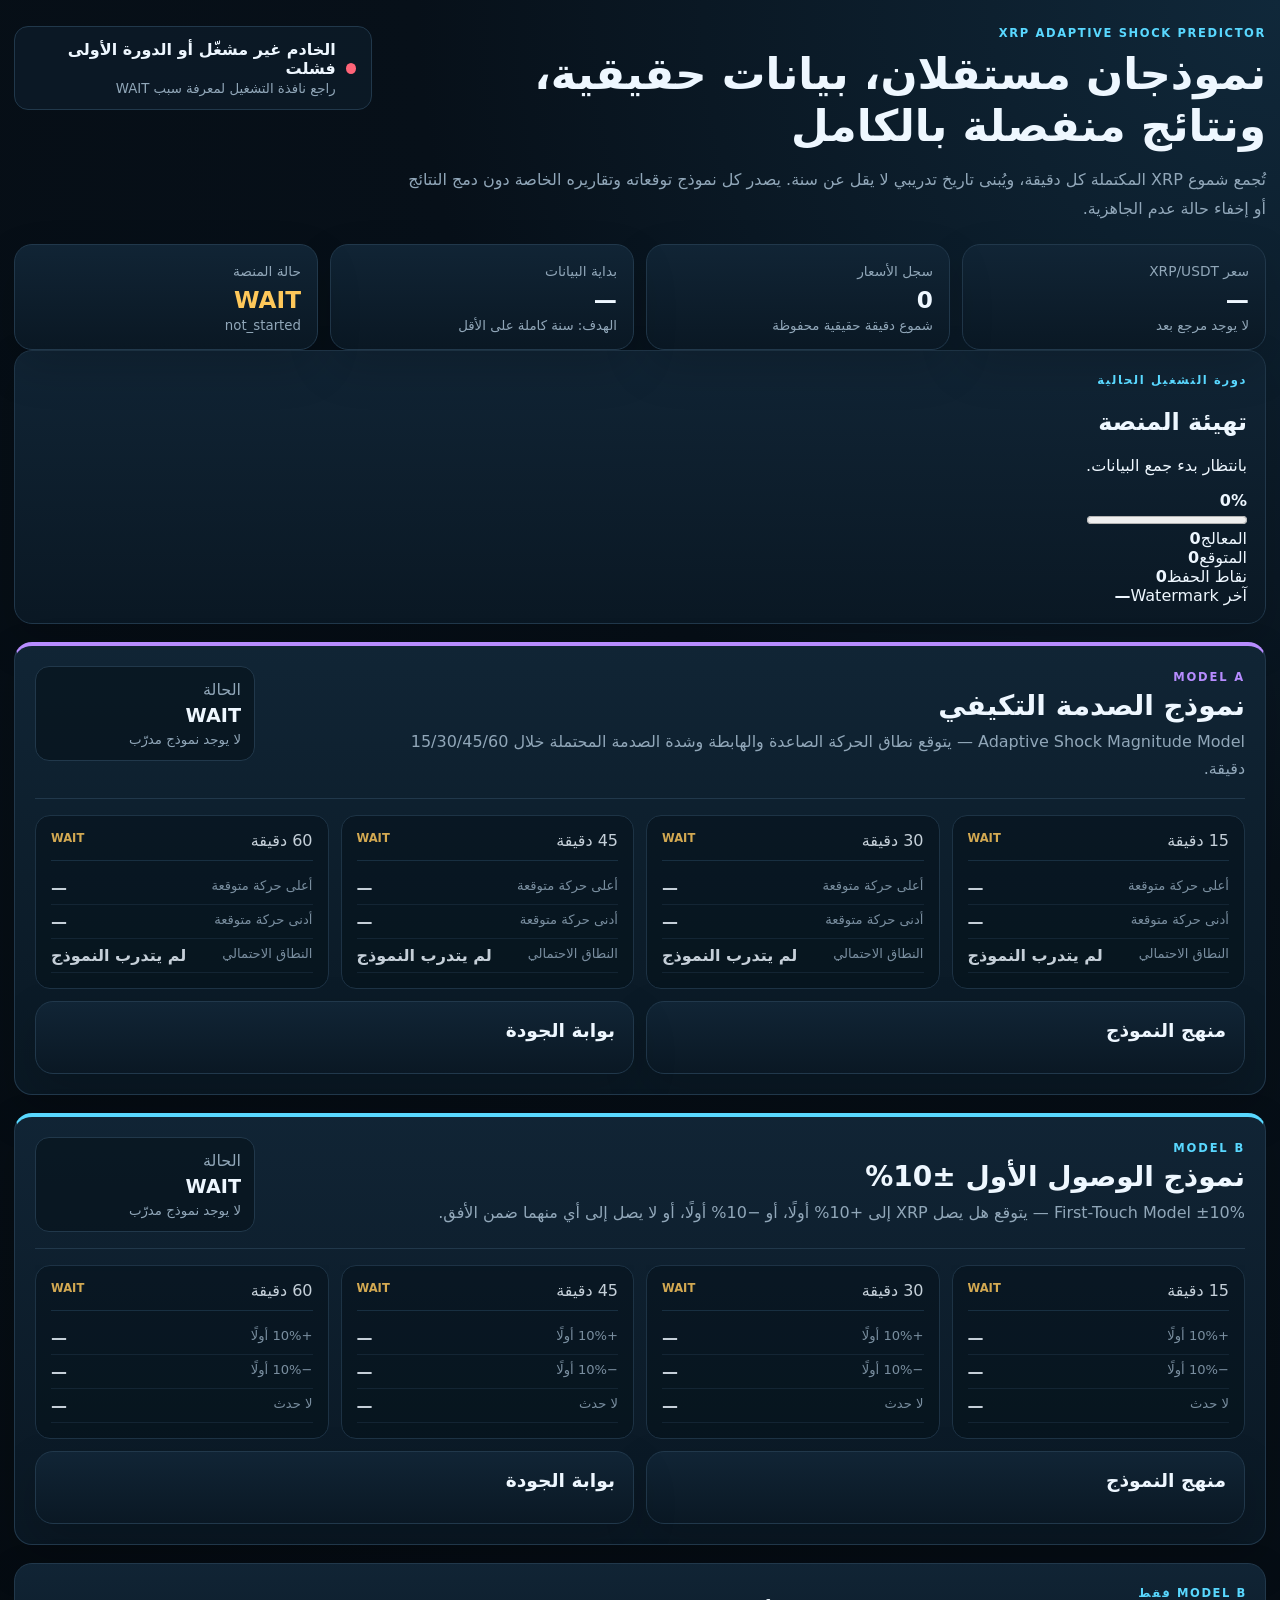
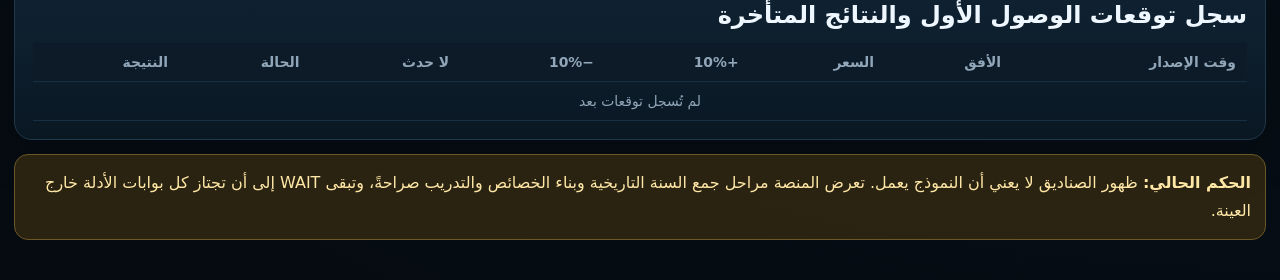
==== index.html @ c0d94bdd "ui: add visible bootstrap and lifecycle progress" ====
<!doctype html>
<html lang="ar" dir="rtl">
<head>
  <meta charset="utf-8" />
  <meta name="viewport" content="width=device-width,initial-scale=1" />
  <meta name="description" content="XASP — منصّة بحثية تفصل نموذج الصدمة عن نموذج الوصول الأول ±10%." />
  <title>XASP — Dual Model Research Platform</title>
  <link rel="stylesheet" href="styles.css" />
</head>
<body>
  <main class="shell">
    <header class="hero">
      <div>
        <p class="eyebrow">XRP ADAPTIVE SHOCK PREDICTOR</p>
        <h1>نموذجان مستقلان، بيانات حقيقية، ونتائج منفصلة بالكامل</h1>
        <p class="subtitle">تُجمع شموع XRP المكتملة كل دقيقة، ويُبنى تاريخ تدريبي لا يقل عن سنة. يصدر كل نموذج توقعاته وتقاريره الخاصة دون دمج النتائج أو إخفاء حالة عدم الجاهزية.</p>
      </div>
      <div class="connection-card">
        <span id="connectionDot" class="dot pending"></span>
        <div><strong id="connectionStatus">جاري الاتصال…</strong><small id="lastTick">لا توجد بيانات بعد</small></div>
      </div>
    </header>

    <section class="status-grid">
      <article class="metric-card"><span>سعر XRP/USDT</span><strong id="xrpPrice">—</strong><small id="xrpReference">لا يوجد مرجع بعد</small></article>
      <article class="metric-card"><span>سجل الأسعار</span><strong id="priceRows">0</strong><small>شموع دقيقة حقيقية محفوظة</small></article>
      <article class="metric-card"><span>بداية البيانات</span><strong id="dataStart">—</strong><small>الهدف: سنة كاملة على الأقل</small></article>
      <article class="metric-card"><span>حالة المنصة</span><strong id="platformState" class="wait">WAIT</strong><small id="platformReason">not_started</small></article>
    </section>

    <section class="panel lifecycle-panel" aria-labelledby="lifecycleTitle">
      <div class="lifecycle-heading">
        <div>
          <span class="section-kicker">دورة التشغيل الحالية</span>
          <h2 id="lifecycleTitle">تهيئة المنصة</h2>
          <p id="lifecycleMessage">بانتظار بدء جمع البيانات.</p>
        </div>
        <strong id="lifecyclePercent">0%</strong>
      </div>
      <progress id="lifecycleProgress" max="100" value="0">0%</progress>
      <div class="lifecycle-stats">
        <div><span>المعالج</span><strong id="processedRows">0</strong></div>
        <div><span>المتوقع</span><strong id="expectedRows">0</strong></div>
        <div><span>نقاط الحفظ</span><strong id="checkpointWrites">0</strong></div>
        <div><span>آخر Watermark</span><strong id="currentWatermark">—</strong></div>
      </div>
    </section>

    <section class="model-section shock-section">
      <div class="model-header">
        <div><span class="model-number">MODEL A</span><h2>نموذج الصدمة التكيفي</h2><p>Adaptive Shock Magnitude Model — يتوقع نطاق الحركة الصاعدة والهابطة وشدة الصدمة المحتملة خلال 15/30/45/60 دقيقة.</p></div>
        <div class="model-state"><span>الحالة</span><strong id="shockState">WAIT</strong><small id="shockVersion">لا يوجد نموذج مدرّب</small></div>
      </div>
      <div id="shockHorizonGrid" class="horizon-card-grid"></div>
      <div class="model-footer-grid">
        <article class="panel"><h3>منهج النموذج</h3><div id="shockMethod" class="factor-list"></div></article>
        <article class="panel"><h3>بوابة الجودة</h3><div id="shockGate" class="factor-list"></div></article>
      </div>
    </section>

    <section class="model-section touch-section">
      <div class="model-header">
        <div><span class="model-number">MODEL B</span><h2>نموذج الوصول الأول ±10%</h2><p>±10% First-Touch Model — يتوقع هل يصل XRP إلى +10% أولًا، أو −10% أولًا، أو لا يصل إلى أي منهما ضمن الأفق.</p></div>
        <div class="model-state"><span>الحالة</span><strong id="touchState">WAIT</strong><small id="touchVersion">لا يوجد نموذج مدرّب</small></div>
      </div>
      <div id="touchHorizonGrid" class="horizon-card-grid"></div>
      <div class="model-footer-grid">
        <article class="panel"><h3>منهج النموذج</h3><div id="touchMethod" class="factor-list"></div></article>
        <article class="panel"><h3>بوابة الجودة</h3><div id="touchGate" class="factor-list"></div></article>
      </div>
    </section>

    <section class="panel ledger-panel">
      <div class="panel-heading compact"><div><span class="section-kicker">MODEL B فقط</span><h2>سجل توقعات الوصول الأول والنتائج المتأخرة</h2></div></div>
      <div class="table-wrap"><table><thead><tr><th>وقت الإصدار</th><th>الأفق</th><th>السعر</th><th>+10%</th><th>−10%</th><th>لا حدث</th><th>الحالة</th><th>النتيجة</th></tr></thead><tbody id="ledgerBody"><tr><td colspan="8" class="empty">لم تُسجل توقعات بعد</td></tr></tbody></table></div>
    </section>

    <section class="governance-note"><strong>الحكم الحالي:</strong> ظهور الصناديق لا يعني أن النموذج يعمل. تعرض المنصة مراحل جمع السنة التاريخية وبناء الخصائص والتدريب صراحةً، وتبقى WAIT إلى أن تجتاز كل بوابات الأدلة خارج العينة.</section>
  </main>
  <script type="module" src="app.js"></script>
</body>
</html>
---- styles.css ----
:root{--bg:#071019;--panel:#0d1b28;--panel2:#112536;--line:#21384b;--text:#eef7ff;--muted:#91a7b9;--green:#24d18b;--red:#ff6478;--amber:#ffc85a;--blue:#57a7ff;--cyan:#59d8ff;--purple:#b78cff}*{box-sizing:border-box}body{margin:0;background:radial-gradient(circle at top right,#10283a 0,#071019 38%,#050b11 100%);color:var(--text);font-family:Inter,system-ui,-apple-system,"Segoe UI",Tahoma,Arial,sans-serif;min-height:100vh}.shell{width:min(1380px,calc(100% - 28px));margin:auto;padding:26px 0 40px}.hero{display:flex;align-items:flex-start;justify-content:space-between;gap:24px;margin-bottom:20px}.eyebrow,.section-kicker{letter-spacing:.14em;color:var(--cyan);font-size:.72rem;font-weight:800;margin:0 0 8px}.hero h1{font-size:clamp(1.75rem,3.4vw,3.15rem);line-height:1.2;max-width:920px;margin:0}.subtitle{color:var(--muted);max-width:900px;line-height:1.8;margin:14px 0 0}.connection-card{min-width:230px;display:flex;align-items:center;gap:10px;background:rgba(13,27,40,.84);border:1px solid var(--line);padding:13px 15px;border-radius:14px}.connection-card small{display:block;color:var(--muted);margin-top:3px}.dot{width:11px;height:11px;border-radius:50%;display:inline-block}.dot.pending{background:var(--amber)}.dot.live{background:var(--green)}.dot.error{background:var(--red)}.status-grid{display:grid;grid-template-columns:repeat(4,minmax(0,1fr));gap:12px}.metric-card,.panel,.model-section{background:linear-gradient(180deg,rgba(17,37,54,.96),rgba(10,24,36,.96));border:1px solid var(--line);border-radius:18px;box-shadow:0 18px 45px rgba(0,0,0,.16)}.metric-card{padding:16px}.metric-card span{color:var(--muted);font-size:.86rem}.metric-card strong{display:block;font-size:1.45rem;margin-top:6px;direction:ltr;text-align:right}.metric-card small{display:block;color:var(--muted);margin-top:5px}.wait{color:var(--amber)!important}.model-section{margin-top:18px;padding:20px;overflow:hidden}.shock-section{border-top:4px solid var(--purple)}.touch-section{border-top:4px solid var(--cyan)}.model-header{display:flex;justify-content:space-between;gap:24px;align-items:flex-start;padding-bottom:16px;border-bottom:1px solid var(--line)}.model-header h2{font-size:1.75rem;margin:4px 0 6px}.model-header p{color:var(--muted);line-height:1.7;margin:0;max-width:850px}.model-number{font-size:.72rem;font-weight:900;letter-spacing:.16em;color:var(--cyan)}.shock-section .model-number{color:var(--purple)}.model-state{min-width:220px;padding:13px;border-radius:14px;background:rgba(5,15,23,.55);border:1px solid var(--line)}.model-state span,.model-state small{display:block;color:var(--muted)}.model-state strong{display:block;margin:5px 0;font-size:1.2rem}.horizon-card-grid{display:grid;grid-template-columns:repeat(4,minmax(0,1fr));gap:12px;margin-top:16px}.horizon-model-card{padding:15px;border:1px solid var(--line);border-radius:15px;background:rgba(5,15,23,.55)}.shock-card{box-shadow:inset 0 2px 0 rgba(183,140,255,.45)}.touch-card{box-shadow:inset 0 2px 0 rgba(89,216,255,.45)}.wait-card{opacity:.82}.horizon-model-card header{display:flex;justify-content:space-between;gap:10px;padding-bottom:10px;border-bottom:1px solid #1b3346}.horizon-model-card header strong{font-size:.72rem;color:var(--amber)}.horizon-model-card dl{margin:10px 0 0}.horizon-model-card dl div{display:flex;justify-content:space-between;gap:12px;padding:7px 0;border-bottom:1px solid rgba(33,56,75,.55)}.horizon-model-card dt{color:var(--muted);font-size:.82rem}.horizon-model-card dd{margin:0;font-weight:700;text-align:left;direction:ltr}.positive{color:var(--green)}.negative{color:var(--red)}.model-footer-grid{display:grid;grid-template-columns:1fr 1fr;gap:12px;margin-top:12px}.panel{padding:18px}.panel h3{margin:0}.factor-list{display:grid;gap:9px;margin-top:14px}.factor{display:grid;grid-template-columns:1fr auto;gap:12px;align-items:center;padding:10px 12px;border:1px solid #1c3447;border-radius:12px;background:rgba(5,14,21,.45)}.factor span{color:var(--muted)}.factor strong{font-size:.88rem;text-align:left;max-width:520px}.ledger-panel{margin-top:18px}.panel-heading{display:flex;justify-content:space-between;align-items:center;gap:16px}.panel-heading h2{margin:0}.table-wrap{overflow:auto;margin-top:14px;max-height:420px}table{width:100%;border-collapse:collapse;white-space:nowrap;font-size:.87rem}th,td{text-align:right;padding:11px;border-bottom:1px solid #183044}th{color:var(--muted);position:sticky;top:0;background:#0d1b28}.empty{text-align:center;color:var(--muted)}.governance-note{margin-top:14px;border:1px solid #6c5826;background:rgba(57,45,18,.72);color:#ffe7a6;border-radius:14px;padding:14px;line-height:1.75}@media(max-width:1100px){.horizon-card-grid{grid-template-columns:repeat(2,1fr)}}@media(max-width:900px){.hero,.model-header{flex-direction:column}.connection-card,.model-state{width:100%;min-width:0}.status-grid,.model-footer-grid{grid-template-columns:repeat(2,1fr)}}@media(max-width:620px){.shell{width:min(100% - 18px,1380px)}.status-grid,.model-footer-grid,.horizon-card-grid{grid-template-columns:1fr}.hero h1{font-size:1.8rem}.metric-card strong{font-size:1.3rem}}
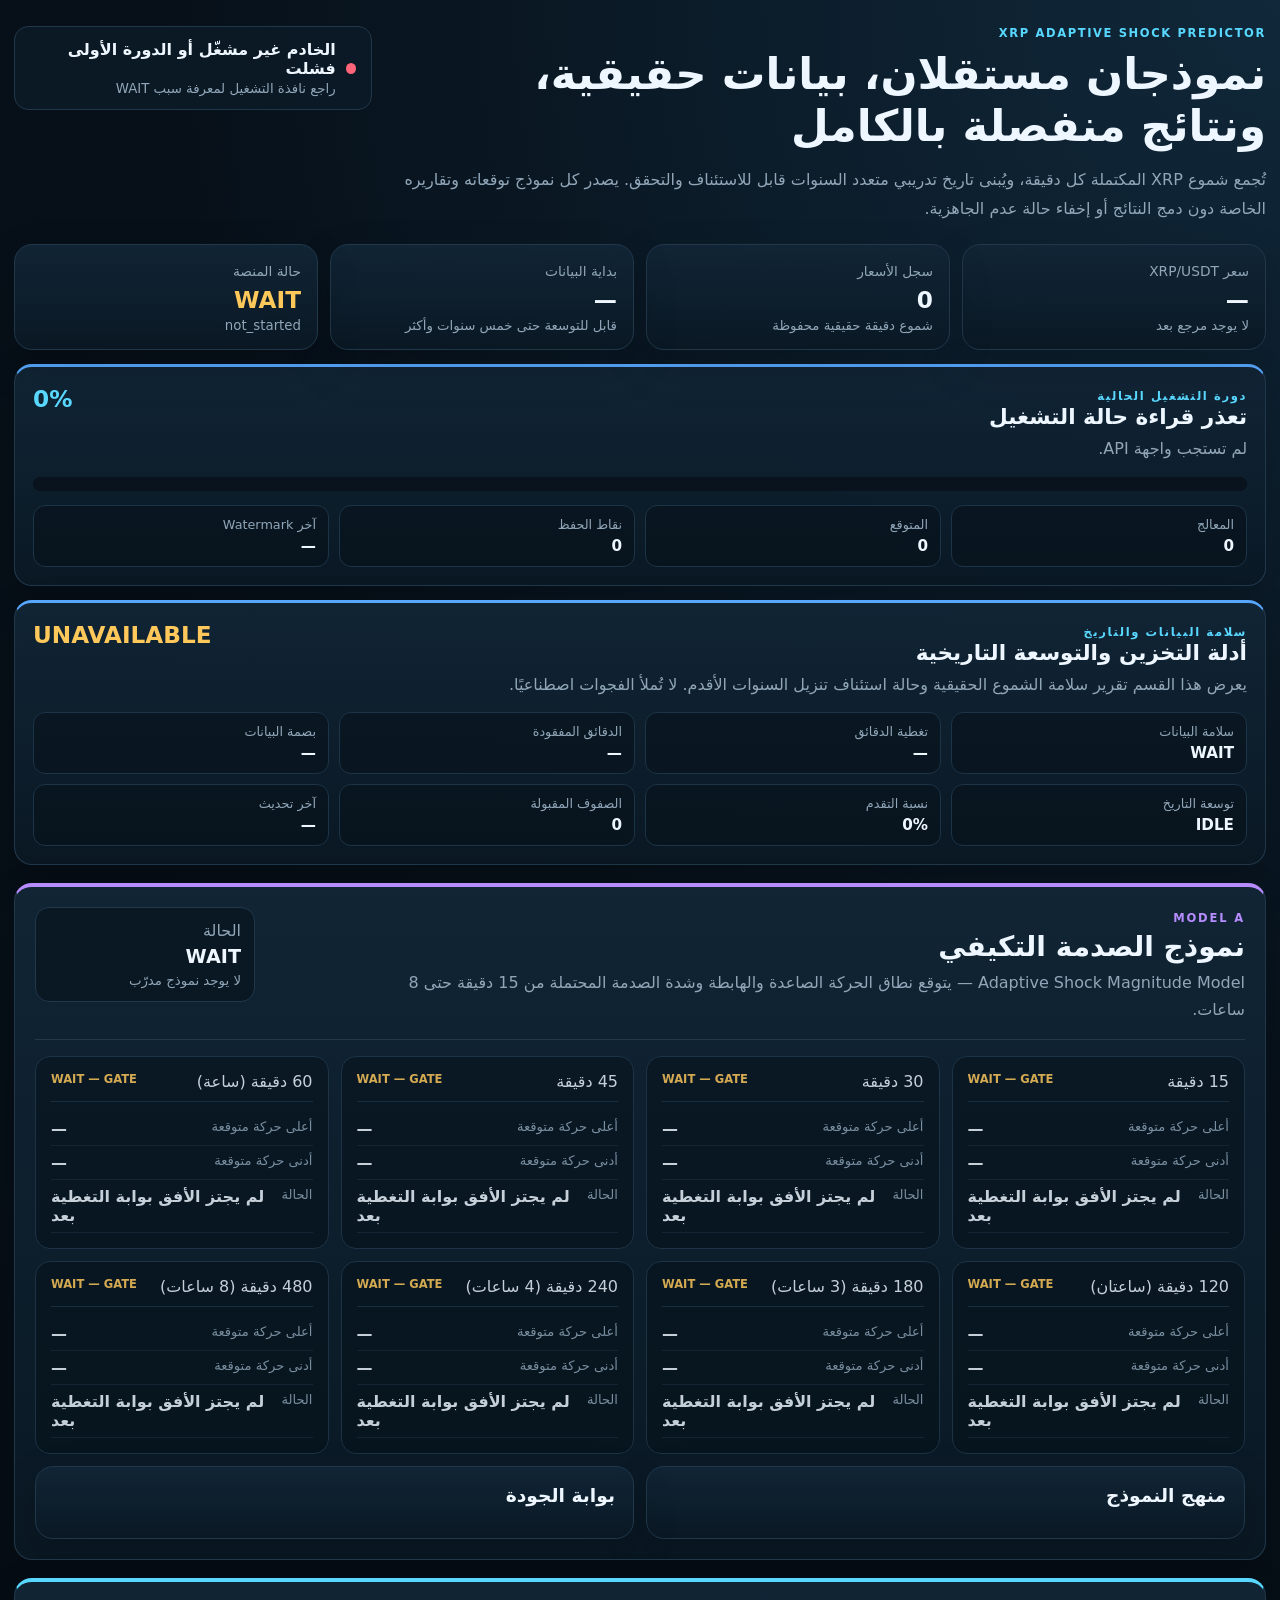
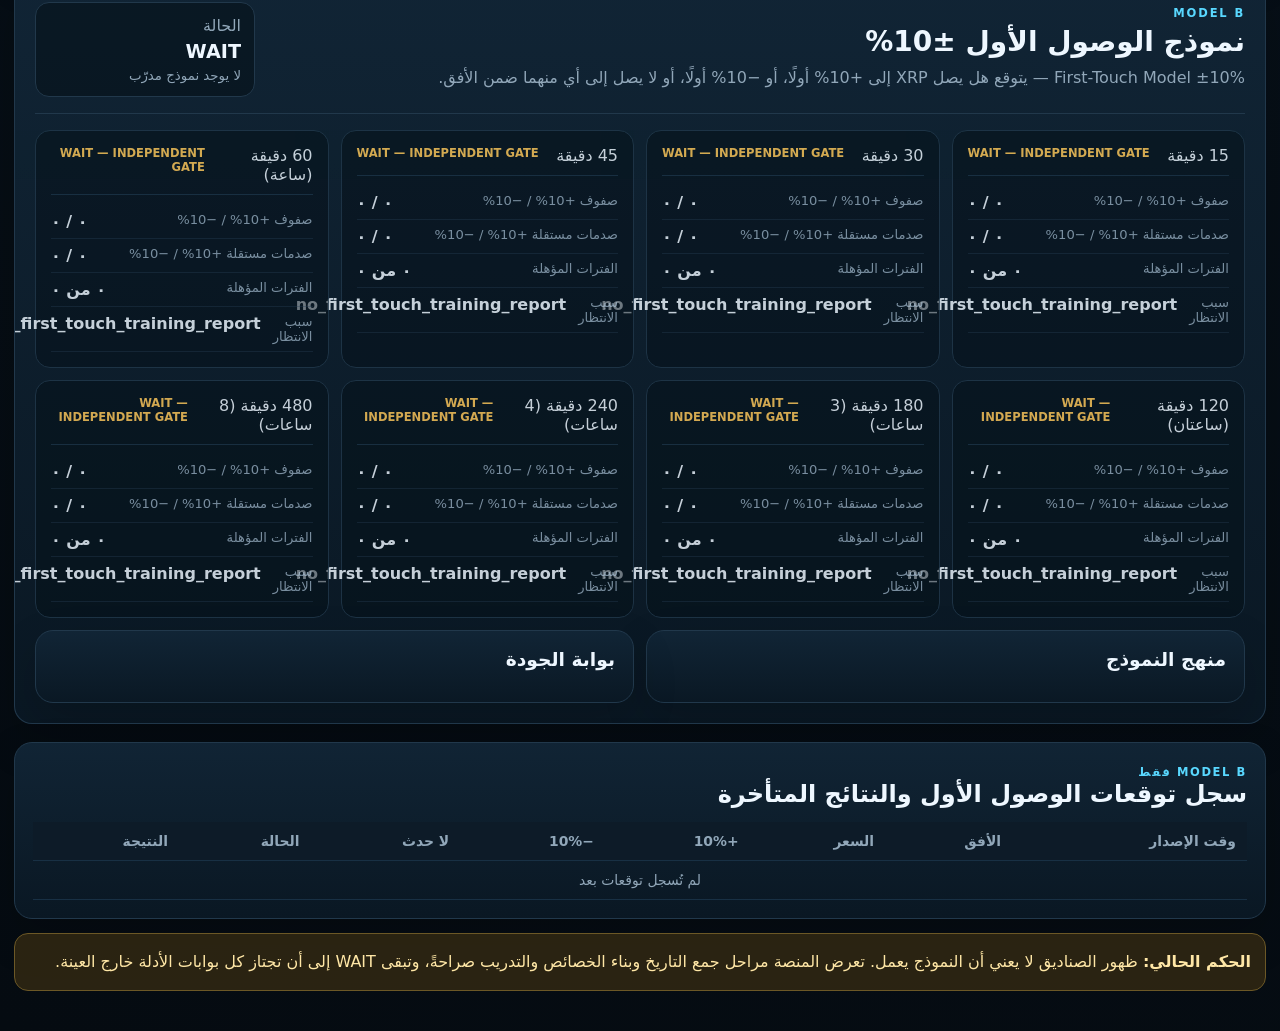
==== commit e9bcc529: "ui: add visible data governance evidence panel" ====
--- a/index.html
+++ b/index.html
@@ -13,7 +13,7 @@
       <div>
         <p class="eyebrow">XRP ADAPTIVE SHOCK PREDICTOR</p>
         <h1>نموذجان مستقلان، بيانات حقيقية، ونتائج منفصلة بالكامل</h1>
-        <p class="subtitle">تُجمع شموع XRP المكتملة كل دقيقة، ويُبنى تاريخ تدريبي لا يقل عن سنة. يصدر كل نموذج توقعاته وتقاريره الخاصة دون دمج النتائج أو إخفاء حالة عدم الجاهزية.</p>
+        <p class="subtitle">تُجمع شموع XRP المكتملة كل دقيقة، ويُبنى تاريخ تدريبي متعدد السنوات قابل للاستئناف والتحقق. يصدر كل نموذج توقعاته وتقاريره الخاصة دون دمج النتائج أو إخفاء حالة عدم الجاهزية.</p>
       </div>
       <div class="connection-card">
         <span id="connectionDot" class="dot pending"></span>
@@ -24,7 +24,7 @@
     <section class="status-grid">
       <article class="metric-card"><span>سعر XRP/USDT</span><strong id="xrpPrice">—</strong><small id="xrpReference">لا يوجد مرجع بعد</small></article>
       <article class="metric-card"><span>سجل الأسعار</span><strong id="priceRows">0</strong><small>شموع دقيقة حقيقية محفوظة</small></article>
-      <article class="metric-card"><span>بداية البيانات</span><strong id="dataStart">—</strong><small>الهدف: سنة كاملة على الأقل</small></article>
+      <article class="metric-card"><span>بداية البيانات</span><strong id="dataStart">—</strong><small>قابل للتوسعة حتى خمس سنوات وأكثر</small></article>
       <article class="metric-card"><span>حالة المنصة</span><strong id="platformState" class="wait">WAIT</strong><small id="platformReason">not_started</small></article>
     </section>
 
@@ -46,9 +46,30 @@
       </div>
     </section>
 
+    <section class="panel lifecycle-panel" aria-labelledby="governanceTitle">
+      <div class="lifecycle-heading">
+        <div>
+          <span class="section-kicker">سلامة البيانات والتاريخ</span>
+          <h2 id="governanceTitle">أدلة التخزين والتوسعة التاريخية</h2>
+          <p>يعرض هذا القسم تقرير سلامة الشموع الحقيقية وحالة استئناف تنزيل السنوات الأقدم. لا تُملأ الفجوات اصطناعيًا.</p>
+        </div>
+        <strong id="governanceState">WAIT</strong>
+      </div>
+      <div class="lifecycle-stats">
+        <div><span>سلامة البيانات</span><strong id="integrityStatus">WAIT</strong></div>
+        <div><span>تغطية الدقائق</span><strong id="integrityCoverage">—</strong></div>
+        <div><span>الدقائق المفقودة</span><strong id="integrityMissing">—</strong></div>
+        <div><span>بصمة البيانات</span><strong id="integrityFingerprint">—</strong></div>
+        <div><span>توسعة التاريخ</span><strong id="historyExpansionStatus">IDLE</strong></div>
+        <div><span>نسبة التقدم</span><strong id="historyExpansionProgress">0%</strong></div>
+        <div><span>الصفوف المقبولة</span><strong id="historyExpansionRows">0</strong></div>
+        <div><span>آخر تحديث</span><strong id="historyExpansionUpdated">—</strong></div>
+      </div>
+    </section>
+
     <section class="model-section shock-section">
       <div class="model-header">
-        <div><span class="model-number">MODEL A</span><h2>نموذج الصدمة التكيفي</h2><p>Adaptive Shock Magnitude Model — يتوقع نطاق الحركة الصاعدة والهابطة وشدة الصدمة المحتملة خلال 15/30/45/60 دقيقة.</p></div>
+        <div><span class="model-number">MODEL A</span><h2>نموذج الصدمة التكيفي</h2><p>Adaptive Shock Magnitude Model — يتوقع نطاق الحركة الصاعدة والهابطة وشدة الصدمة المحتملة من 15 دقيقة حتى 8 ساعات.</p></div>
         <div class="model-state"><span>الحالة</span><strong id="shockState">WAIT</strong><small id="shockVersion">لا يوجد نموذج مدرّب</small></div>
       </div>
       <div id="shockHorizonGrid" class="horizon-card-grid"></div>
@@ -75,8 +96,9 @@
       <div class="table-wrap"><table><thead><tr><th>وقت الإصدار</th><th>الأفق</th><th>السعر</th><th>+10%</th><th>−10%</th><th>لا حدث</th><th>الحالة</th><th>النتيجة</th></tr></thead><tbody id="ledgerBody"><tr><td colspan="8" class="empty">لم تُسجل توقعات بعد</td></tr></tbody></table></div>
     </section>
 
-    <section class="governance-note"><strong>الحكم الحالي:</strong> ظهور الصناديق لا يعني أن النموذج يعمل. تعرض المنصة مراحل جمع السنة التاريخية وبناء الخصائص والتدريب صراحةً، وتبقى WAIT إلى أن تجتاز كل بوابات الأدلة خارج العينة.</section>
+    <section class="governance-note"><strong>الحكم الحالي:</strong> ظهور الصناديق لا يعني أن النموذج يعمل. تعرض المنصة مراحل جمع التاريخ وبناء الخصائص والتدريب صراحةً، وتبقى WAIT إلى أن تجتاز كل بوابات الأدلة خارج العينة.</section>
   </main>
   <script type="module" src="app.js"></script>
+  <script type="module" src="governance.js"></script>
 </body>
-</html>+</html>
--- a/styles.css
+++ b/styles.css
@@ -1 +1 @@
-:root{--bg:#071019;--panel:#0d1b28;--panel2:#112536;--line:#21384b;--text:#eef7ff;--muted:#91a7b9;--green:#24d18b;--red:#ff6478;--amber:#ffc85a;--blue:#57a7ff;--cyan:#59d8ff;--purple:#b78cff}*{box-sizing:border-box}body{margin:0;background:radial-gradient(circle at top right,#10283a 0,#071019 38%,#050b11 100%);color:var(--text);font-family:Inter,system-ui,-apple-system,"Segoe UI",Tahoma,Arial,sans-serif;min-height:100vh}.shell{width:min(1380px,calc(100% - 28px));margin:auto;padding:26px 0 40px}.hero{display:flex;align-items:flex-start;justify-content:space-between;gap:24px;margin-bottom:20px}.eyebrow,.section-kicker{letter-spacing:.14em;color:var(--cyan);font-size:.72rem;font-weight:800;margin:0 0 8px}.hero h1{font-size:clamp(1.75rem,3.4vw,3.15rem);line-height:1.2;max-width:920px;margin:0}.subtitle{color:var(--muted);max-width:900px;line-height:1.8;margin:14px 0 0}.connection-card{min-width:230px;display:flex;align-items:center;gap:10px;background:rgba(13,27,40,.84);border:1px solid var(--line);padding:13px 15px;border-radius:14px}.connection-card small{display:block;color:var(--muted);margin-top:3px}.dot{width:11px;height:11px;border-radius:50%;display:inline-block}.dot.pending{background:var(--amber)}.dot.live{background:var(--green)}.dot.error{background:var(--red)}.status-grid{display:grid;grid-template-columns:repeat(4,minmax(0,1fr));gap:12px}.metric-card,.panel,.model-section{background:linear-gradient(180deg,rgba(17,37,54,.96),rgba(10,24,36,.96));border:1px solid var(--line);border-radius:18px;box-shadow:0 18px 45px rgba(0,0,0,.16)}.metric-card{padding:16px}.metric-card span{color:var(--muted);font-size:.86rem}.metric-card strong{display:block;font-size:1.45rem;margin-top:6px;direction:ltr;text-align:right}.metric-card small{display:block;color:var(--muted);margin-top:5px}.wait{color:var(--amber)!important}.model-section{margin-top:18px;padding:20px;overflow:hidden}.shock-section{border-top:4px solid var(--purple)}.touch-section{border-top:4px solid var(--cyan)}.model-header{display:flex;justify-content:space-between;gap:24px;align-items:flex-start;padding-bottom:16px;border-bottom:1px solid var(--line)}.model-header h2{font-size:1.75rem;margin:4px 0 6px}.model-header p{color:var(--muted);line-height:1.7;margin:0;max-width:850px}.model-number{font-size:.72rem;font-weight:900;letter-spacing:.16em;color:var(--cyan)}.shock-section .model-number{color:var(--purple)}.model-state{min-width:220px;padding:13px;border-radius:14px;background:rgba(5,15,23,.55);border:1px solid var(--line)}.model-state span,.model-state small{display:block;color:var(--muted)}.model-state strong{display:block;margin:5px 0;font-size:1.2rem}.horizon-card-grid{display:grid;grid-template-columns:repeat(4,minmax(0,1fr));gap:12px;margin-top:16px}.horizon-model-card{padding:15px;border:1px solid var(--line);border-radius:15px;background:rgba(5,15,23,.55)}.shock-card{box-shadow:inset 0 2px 0 rgba(183,140,255,.45)}.touch-card{box-shadow:inset 0 2px 0 rgba(89,216,255,.45)}.wait-card{opacity:.82}.horizon-model-card header{display:flex;justify-content:space-between;gap:10px;padding-bottom:10px;border-bottom:1px solid #1b3346}.horizon-model-card header strong{font-size:.72rem;color:var(--amber)}.horizon-model-card dl{margin:10px 0 0}.horizon-model-card dl div{display:flex;justify-content:space-between;gap:12px;padding:7px 0;border-bottom:1px solid rgba(33,56,75,.55)}.horizon-model-card dt{color:var(--muted);font-size:.82rem}.horizon-model-card dd{margin:0;font-weight:700;text-align:left;direction:ltr}.positive{color:var(--green)}.negative{color:var(--red)}.model-footer-grid{display:grid;grid-template-columns:1fr 1fr;gap:12px;margin-top:12px}.panel{padding:18px}.panel h3{margin:0}.factor-list{display:grid;gap:9px;margin-top:14px}.factor{display:grid;grid-template-columns:1fr auto;gap:12px;align-items:center;padding:10px 12px;border:1px solid #1c3447;border-radius:12px;background:rgba(5,14,21,.45)}.factor span{color:var(--muted)}.factor strong{font-size:.88rem;text-align:left;max-width:520px}.ledger-panel{margin-top:18px}.panel-heading{display:flex;justify-content:space-between;align-items:center;gap:16px}.panel-heading h2{margin:0}.table-wrap{overflow:auto;margin-top:14px;max-height:420px}table{width:100%;border-collapse:collapse;white-space:nowrap;font-size:.87rem}th,td{text-align:right;padding:11px;border-bottom:1px solid #183044}th{color:var(--muted);position:sticky;top:0;background:#0d1b28}.empty{text-align:center;color:var(--muted)}.governance-note{margin-top:14px;border:1px solid #6c5826;background:rgba(57,45,18,.72);color:#ffe7a6;border-radius:14px;padding:14px;line-height:1.75}@media(max-width:1100px){.horizon-card-grid{grid-template-columns:repeat(2,1fr)}}@media(max-width:900px){.hero,.model-header{flex-direction:column}.connection-card,.model-state{width:100%;min-width:0}.status-grid,.model-footer-grid{grid-template-columns:repeat(2,1fr)}}@media(max-width:620px){.shell{width:min(100% - 18px,1380px)}.status-grid,.model-footer-grid,.horizon-card-grid{grid-template-columns:1fr}.hero h1{font-size:1.8rem}.metric-card strong{font-size:1.3rem}}
+:root{--bg:#071019;--panel:#0d1b28;--panel2:#112536;--line:#21384b;--text:#eef7ff;--muted:#91a7b9;--green:#24d18b;--red:#ff6478;--amber:#ffc85a;--blue:#57a7ff;--cyan:#59d8ff;--purple:#b78cff}*{box-sizing:border-box}body{margin:0;background:radial-gradient(circle at top right,#10283a 0,#071019 38%,#050b11 100%);color:var(--text);font-family:Inter,system-ui,-apple-system,"Segoe UI",Tahoma,Arial,sans-serif;min-height:100vh}.shell{width:min(1380px,calc(100% - 28px));margin:auto;padding:26px 0 40px}.hero{display:flex;align-items:flex-start;justify-content:space-between;gap:24px;margin-bottom:20px}.eyebrow,.section-kicker{letter-spacing:.14em;color:var(--cyan);font-size:.72rem;font-weight:800;margin:0 0 8px}.hero h1{font-size:clamp(1.75rem,3.4vw,3.15rem);line-height:1.2;max-width:920px;margin:0}.subtitle{color:var(--muted);max-width:900px;line-height:1.8;margin:14px 0 0}.connection-card{min-width:230px;display:flex;align-items:center;gap:10px;background:rgba(13,27,40,.84);border:1px solid var(--line);padding:13px 15px;border-radius:14px}.connection-card small{display:block;color:var(--muted);margin-top:3px}.dot{width:11px;height:11px;border-radius:50%;display:inline-block}.dot.pending{background:var(--amber)}.dot.live{background:var(--green)}.dot.error{background:var(--red)}.status-grid{display:grid;grid-template-columns:repeat(4,minmax(0,1fr));gap:12px}.metric-card,.panel,.model-section{background:linear-gradient(180deg,rgba(17,37,54,.96),rgba(10,24,36,.96));border:1px solid var(--line);border-radius:18px;box-shadow:0 18px 45px rgba(0,0,0,.16)}.metric-card{padding:16px}.metric-card span{color:var(--muted);font-size:.86rem}.metric-card strong{display:block;font-size:1.45rem;margin-top:6px;direction:ltr;text-align:right}.metric-card small{display:block;color:var(--muted);margin-top:5px}.wait{color:var(--amber)!important}.model-section{margin-top:18px;padding:20px;overflow:hidden}.shock-section{border-top:4px solid var(--purple)}.touch-section{border-top:4px solid var(--cyan)}.model-header{display:flex;justify-content:space-between;gap:24px;align-items:flex-start;padding-bottom:16px;border-bottom:1px solid var(--line)}.model-header h2{font-size:1.75rem;margin:4px 0 6px}.model-header p{color:var(--muted);line-height:1.7;margin:0;max-width:850px}.model-number{font-size:.72rem;font-weight:900;letter-spacing:.16em;color:var(--cyan)}.shock-section .model-number{color:var(--purple)}.model-state{min-width:220px;padding:13px;border-radius:14px;background:rgba(5,15,23,.55);border:1px solid var(--line)}.model-state span,.model-state small{display:block;color:var(--muted)}.model-state strong{display:block;margin:5px 0;font-size:1.2rem}.horizon-card-grid{display:grid;grid-template-columns:repeat(4,minmax(0,1fr));gap:12px;margin-top:16px}.horizon-model-card{padding:15px;border:1px solid var(--line);border-radius:15px;background:rgba(5,15,23,.55)}.shock-card{box-shadow:inset 0 2px 0 rgba(183,140,255,.45)}.touch-card{box-shadow:inset 0 2px 0 rgba(89,216,255,.45)}.wait-card{opacity:.82}.horizon-model-card header{display:flex;justify-content:space-between;gap:10px;padding-bottom:10px;border-bottom:1px solid #1b3346}.horizon-model-card header strong{font-size:.72rem;color:var(--amber)}.horizon-model-card dl{margin:10px 0 0}.horizon-model-card dl div{display:flex;justify-content:space-between;gap:12px;padding:7px 0;border-bottom:1px solid rgba(33,56,75,.55)}.horizon-model-card dt{color:var(--muted);font-size:.82rem}.horizon-model-card dd{margin:0;font-weight:700;text-align:left;direction:ltr}.positive{color:var(--green)}.negative{color:var(--red)}.model-footer-grid{display:grid;grid-template-columns:1fr 1fr;gap:12px;margin-top:12px}.panel{padding:18px}.panel h3{margin:0}.factor-list{display:grid;gap:9px;margin-top:14px}.factor{display:grid;grid-template-columns:1fr auto;gap:12px;align-items:center;padding:10px 12px;border:1px solid #1c3447;border-radius:12px;background:rgba(5,14,21,.45)}.factor span{color:var(--muted)}.factor strong{font-size:.88rem;text-align:left;max-width:520px}.ledger-panel{margin-top:18px}.panel-heading{display:flex;justify-content:space-between;align-items:center;gap:16px}.panel-heading h2{margin:0}.table-wrap{overflow:auto;margin-top:14px;max-height:420px}table{width:100%;border-collapse:collapse;white-space:nowrap;font-size:.87rem}th,td{text-align:right;padding:11px;border-bottom:1px solid #183044}th{color:var(--muted);position:sticky;top:0;background:#0d1b28}.empty{text-align:center;color:var(--muted)}.governance-note{margin-top:14px;border:1px solid #6c5826;background:rgba(57,45,18,.72);color:#ffe7a6;border-radius:14px;padding:14px;line-height:1.75}.lifecycle-panel{margin-top:14px;padding:18px;border-top:3px solid var(--blue)}.lifecycle-heading{display:flex;justify-content:space-between;align-items:flex-start;gap:18px}.lifecycle-heading h2{margin:0;font-size:1.35rem}.lifecycle-heading p{color:var(--muted);margin:7px 0 0;line-height:1.6}.lifecycle-heading>strong{font-size:1.45rem;color:var(--cyan);direction:ltr}progress{width:100%;height:14px;margin-top:15px;border:0;border-radius:999px;overflow:hidden;background:#08131d}progress::-webkit-progress-bar{background:#08131d;border-radius:999px}progress::-webkit-progress-value{background:linear-gradient(90deg,var(--blue),var(--cyan));border-radius:999px}progress::-moz-progress-bar{background:linear-gradient(90deg,var(--blue),var(--cyan));border-radius:999px}.lifecycle-stats{display:grid;grid-template-columns:repeat(4,minmax(0,1fr));gap:10px;margin-top:14px}.lifecycle-stats div{padding:11px 12px;border:1px solid #1c3447;border-radius:12px;background:rgba(5,14,21,.45)}.lifecycle-stats span{display:block;color:var(--muted);font-size:.8rem}.lifecycle-stats strong{display:block;margin-top:5px;font-size:.95rem;direction:ltr;text-align:right}@media(max-width:1100px){.horizon-card-grid{grid-template-columns:repeat(2,1fr)}}@media(max-width:900px){.hero,.model-header{flex-direction:column}.connection-card,.model-state{width:100%;min-width:0}.status-grid,.model-footer-grid,.lifecycle-stats{grid-template-columns:repeat(2,1fr)}}@media(max-width:620px){.shell{width:min(100% - 18px,1380px)}.status-grid,.model-footer-grid,.horizon-card-grid,.lifecycle-stats{grid-template-columns:1fr}.hero h1{font-size:1.8rem}.metric-card strong{font-size:1.3rem}.lifecycle-heading{flex-direction:column}.lifecycle-heading>strong{align-self:flex-start}}
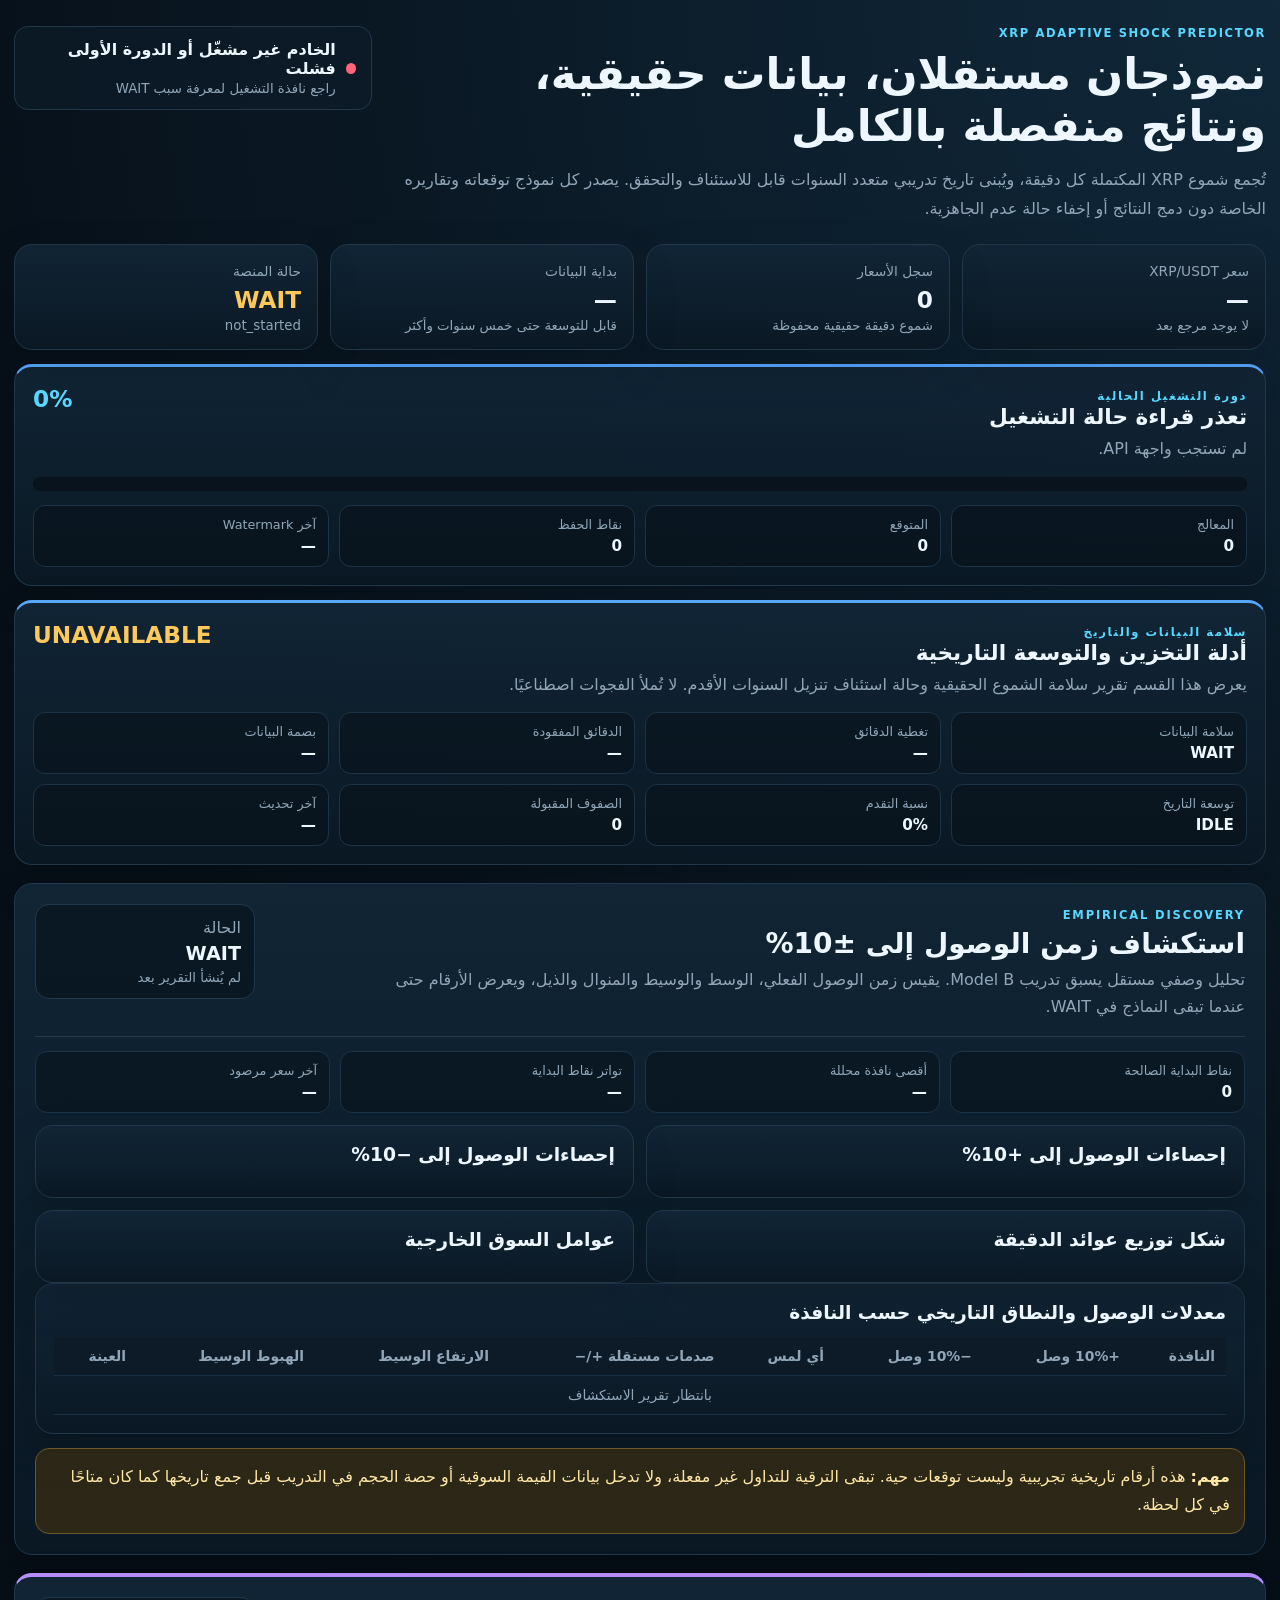
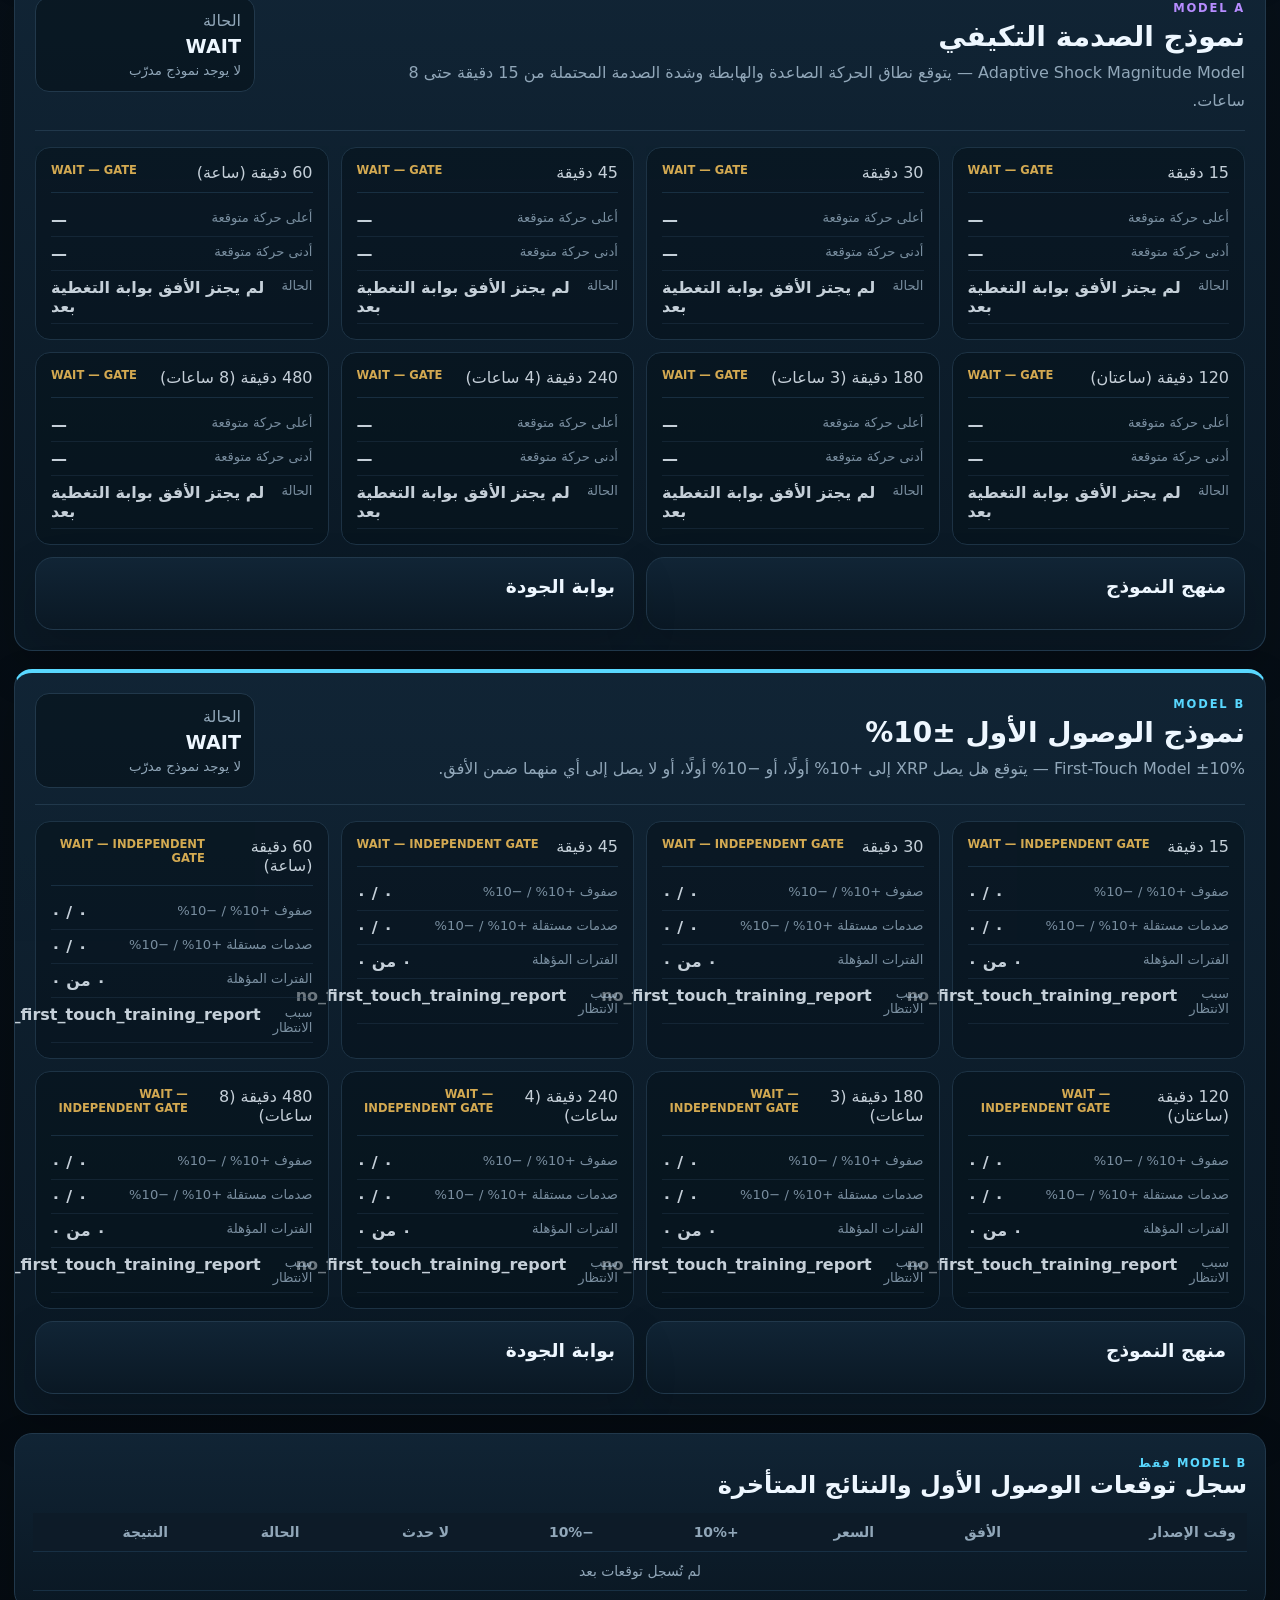
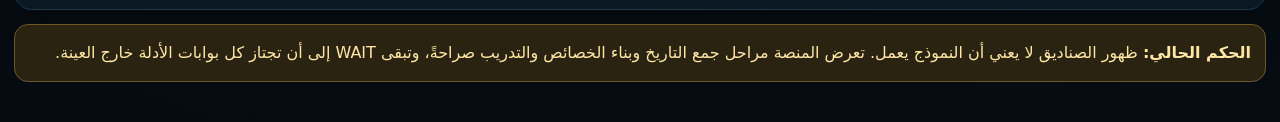
==== commit f2f0ef37: "ui: add empirical first-passage discovery dashboard" ====
--- a/index.html
+++ b/index.html
@@ -67,6 +67,36 @@
       </div>
     </section>
 
+    <section class="model-section discovery-section" aria-labelledby="discoveryTitle">
+      <div class="model-header">
+        <div>
+          <span class="model-number">EMPIRICAL DISCOVERY</span>
+          <h2 id="discoveryTitle">استكشاف زمن الوصول إلى ±10%</h2>
+          <p>تحليل وصفي مستقل يسبق تدريب Model B. يقيس زمن الوصول الفعلي، الوسط والوسيط والمنوال والذيل، ويعرض الأرقام حتى عندما تبقى النماذج في WAIT.</p>
+        </div>
+        <div class="model-state"><span>الحالة</span><strong id="discoveryState">WAIT</strong><small id="discoveryUpdated">لم يُنشأ التقرير بعد</small></div>
+      </div>
+      <div class="lifecycle-stats discovery-summary">
+        <div><span>نقاط البداية الصالحة</span><strong id="discoveryAnchors">0</strong></div>
+        <div><span>أقصى نافذة محللة</span><strong id="discoveryMaxHorizon">—</strong></div>
+        <div><span>تواتر نقاط البداية</span><strong id="discoveryStride">—</strong></div>
+        <div><span>آخر سعر مرصود</span><strong id="discoveryLatestPrice">—</strong></div>
+      </div>
+      <div class="model-footer-grid">
+        <article class="panel"><h3>إحصاءات الوصول إلى +10%</h3><div id="upPassageStats" class="factor-list"></div></article>
+        <article class="panel"><h3>إحصاءات الوصول إلى −10%</h3><div id="downPassageStats" class="factor-list"></div></article>
+      </div>
+      <div class="model-footer-grid">
+        <article class="panel"><h3>شكل توزيع عوائد الدقيقة</h3><div id="returnDistributionStats" class="factor-list"></div></article>
+        <article class="panel"><h3>عوامل السوق الخارجية</h3><div id="externalContextStatus" class="factor-list"></div></article>
+      </div>
+      <article class="panel discovery-table-panel">
+        <h3>معدلات الوصول والنطاق التاريخي حسب النافذة</h3>
+        <div class="table-wrap"><table><thead><tr><th>النافذة</th><th>+10% وصل</th><th>−10% وصل</th><th>أي لمس</th><th>صدمات مستقلة +/−</th><th>الارتفاع الوسيط</th><th>الهبوط الوسيط</th><th>العينة</th></tr></thead><tbody id="discoveryHorizonBody"><tr><td colspan="8" class="empty">بانتظار تقرير الاستكشاف</td></tr></tbody></table></div>
+      </article>
+      <section class="governance-note"><strong>مهم:</strong> هذه أرقام تاريخية تجريبية وليست توقعات حية. تبقى الترقية للتداول غير مفعلة، ولا تدخل بيانات القيمة السوقية أو حصة الحجم في التدريب قبل جمع تاريخها كما كان متاحًا في كل لحظة.</section>
+    </section>
+
     <section class="model-section shock-section">
       <div class="model-header">
         <div><span class="model-number">MODEL A</span><h2>نموذج الصدمة التكيفي</h2><p>Adaptive Shock Magnitude Model — يتوقع نطاق الحركة الصاعدة والهابطة وشدة الصدمة المحتملة من 15 دقيقة حتى 8 ساعات.</p></div>
@@ -100,5 +130,6 @@
   </main>
   <script type="module" src="app.js"></script>
   <script type="module" src="governance.js"></script>
+  <script type="module" src="discovery.js"></script>
 </body>
 </html>
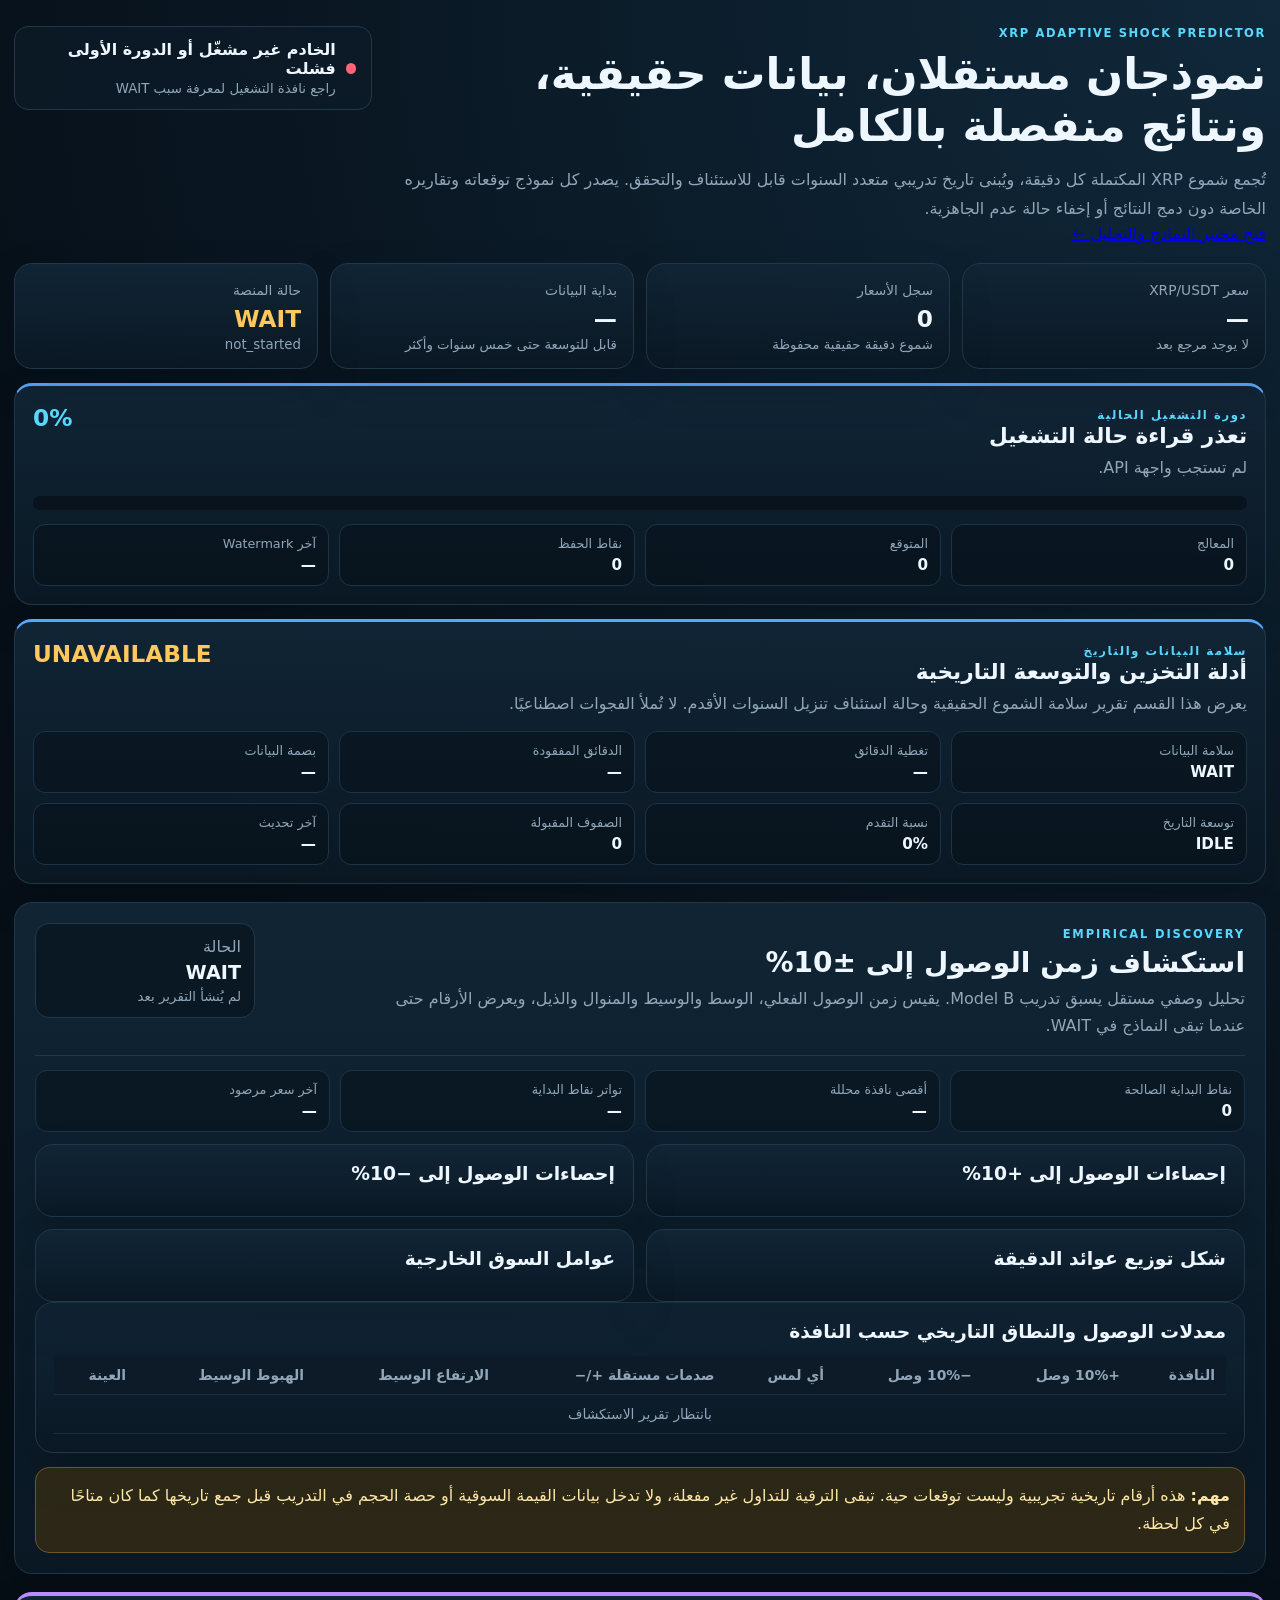
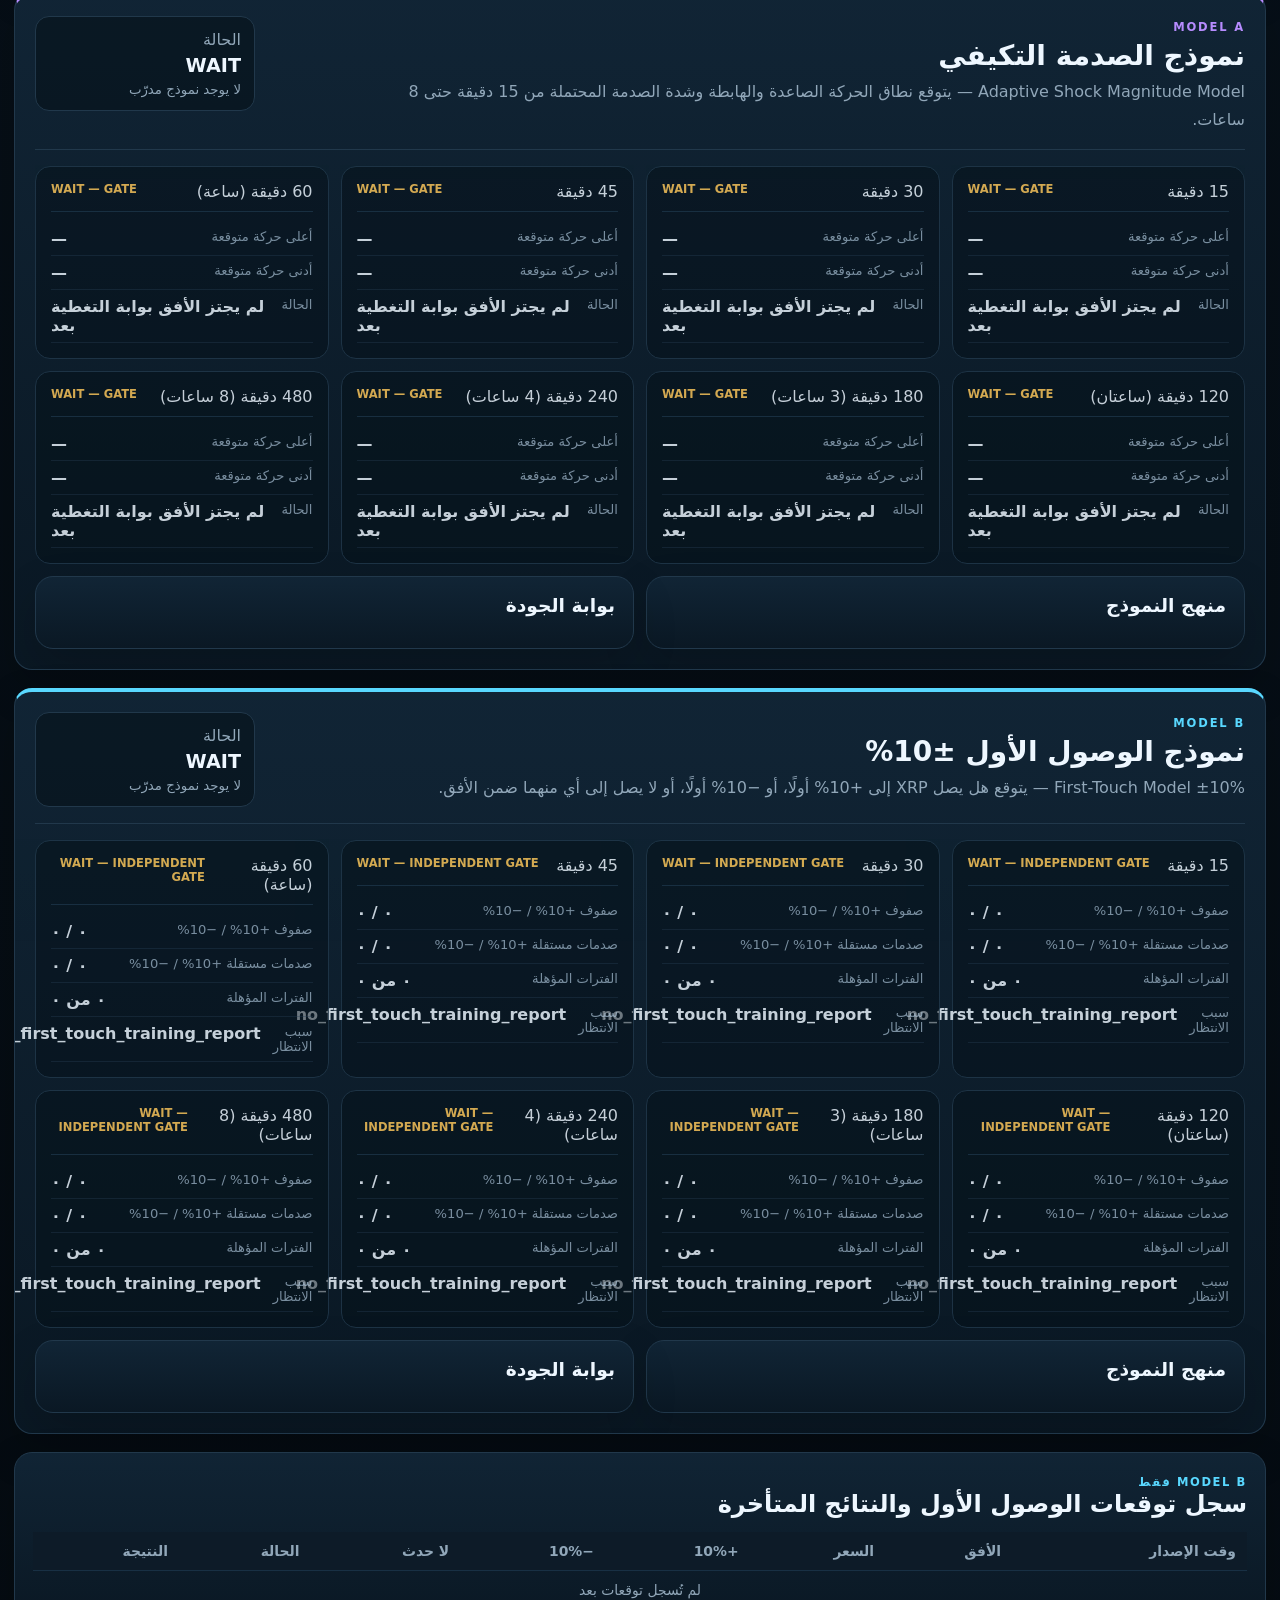
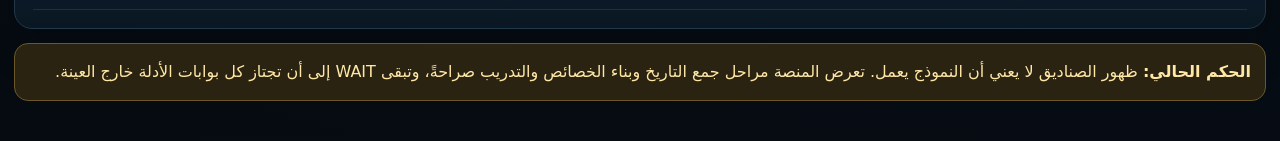
==== commit 0fb7f887: "feat: link the main platform to the model laboratory" ====
--- a/index.html
+++ b/index.html
@@ -6,6 +6,7 @@
   <meta name="description" content="XASP — منصّة بحثية تفصل نموذج الصدمة عن نموذج الوصول الأول ±10%." />
   <title>XASP — Dual Model Research Platform</title>
   <link rel="stylesheet" href="styles.css" />
+  <link rel="stylesheet" href="/api/lab.css" />
 </head>
 <body>
   <main class="shell">
@@ -14,6 +15,7 @@
         <p class="eyebrow">XRP ADAPTIVE SHOCK PREDICTOR</p>
         <h1>نموذجان مستقلان، بيانات حقيقية، ونتائج منفصلة بالكامل</h1>
         <p class="subtitle">تُجمع شموع XRP المكتملة كل دقيقة، ويُبنى تاريخ تدريبي متعدد السنوات قابل للاستئناف والتحقق. يصدر كل نموذج توقعاته وتقاريره الخاصة دون دمج النتائج أو إخفاء حالة عدم الجاهزية.</p>
+        <a class="hero-lab-link" href="/api/model-lab">فتح مختبر النماذج والتحليل ←</a>
       </div>
       <div class="connection-card">
         <span id="connectionDot" class="dot pending"></span>
@@ -130,6 +132,6 @@
   </main>
   <script type="module" src="app.js"></script>
   <script type="module" src="governance.js"></script>
-  <script type="module" src="discovery.js"></script>
+  <script type="module" src="/api/discovery.js"></script>
 </body>
 </html>
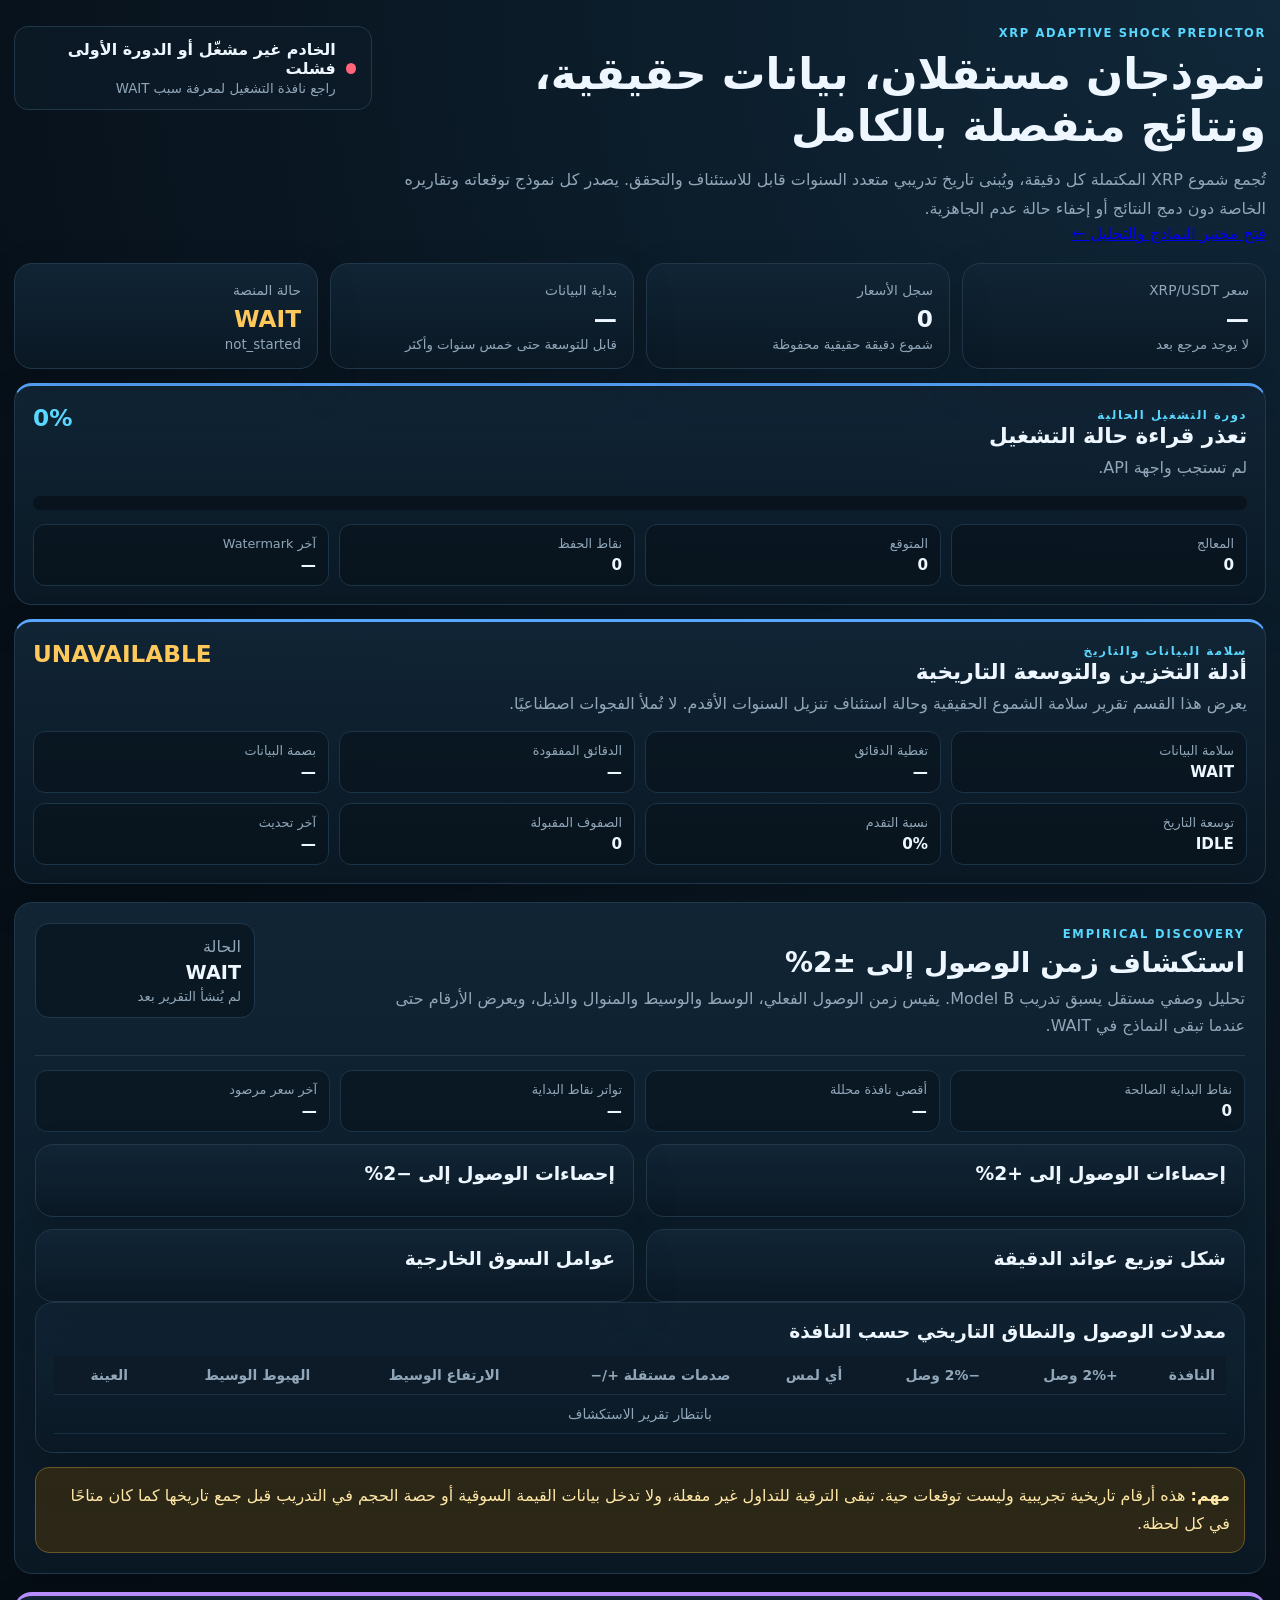
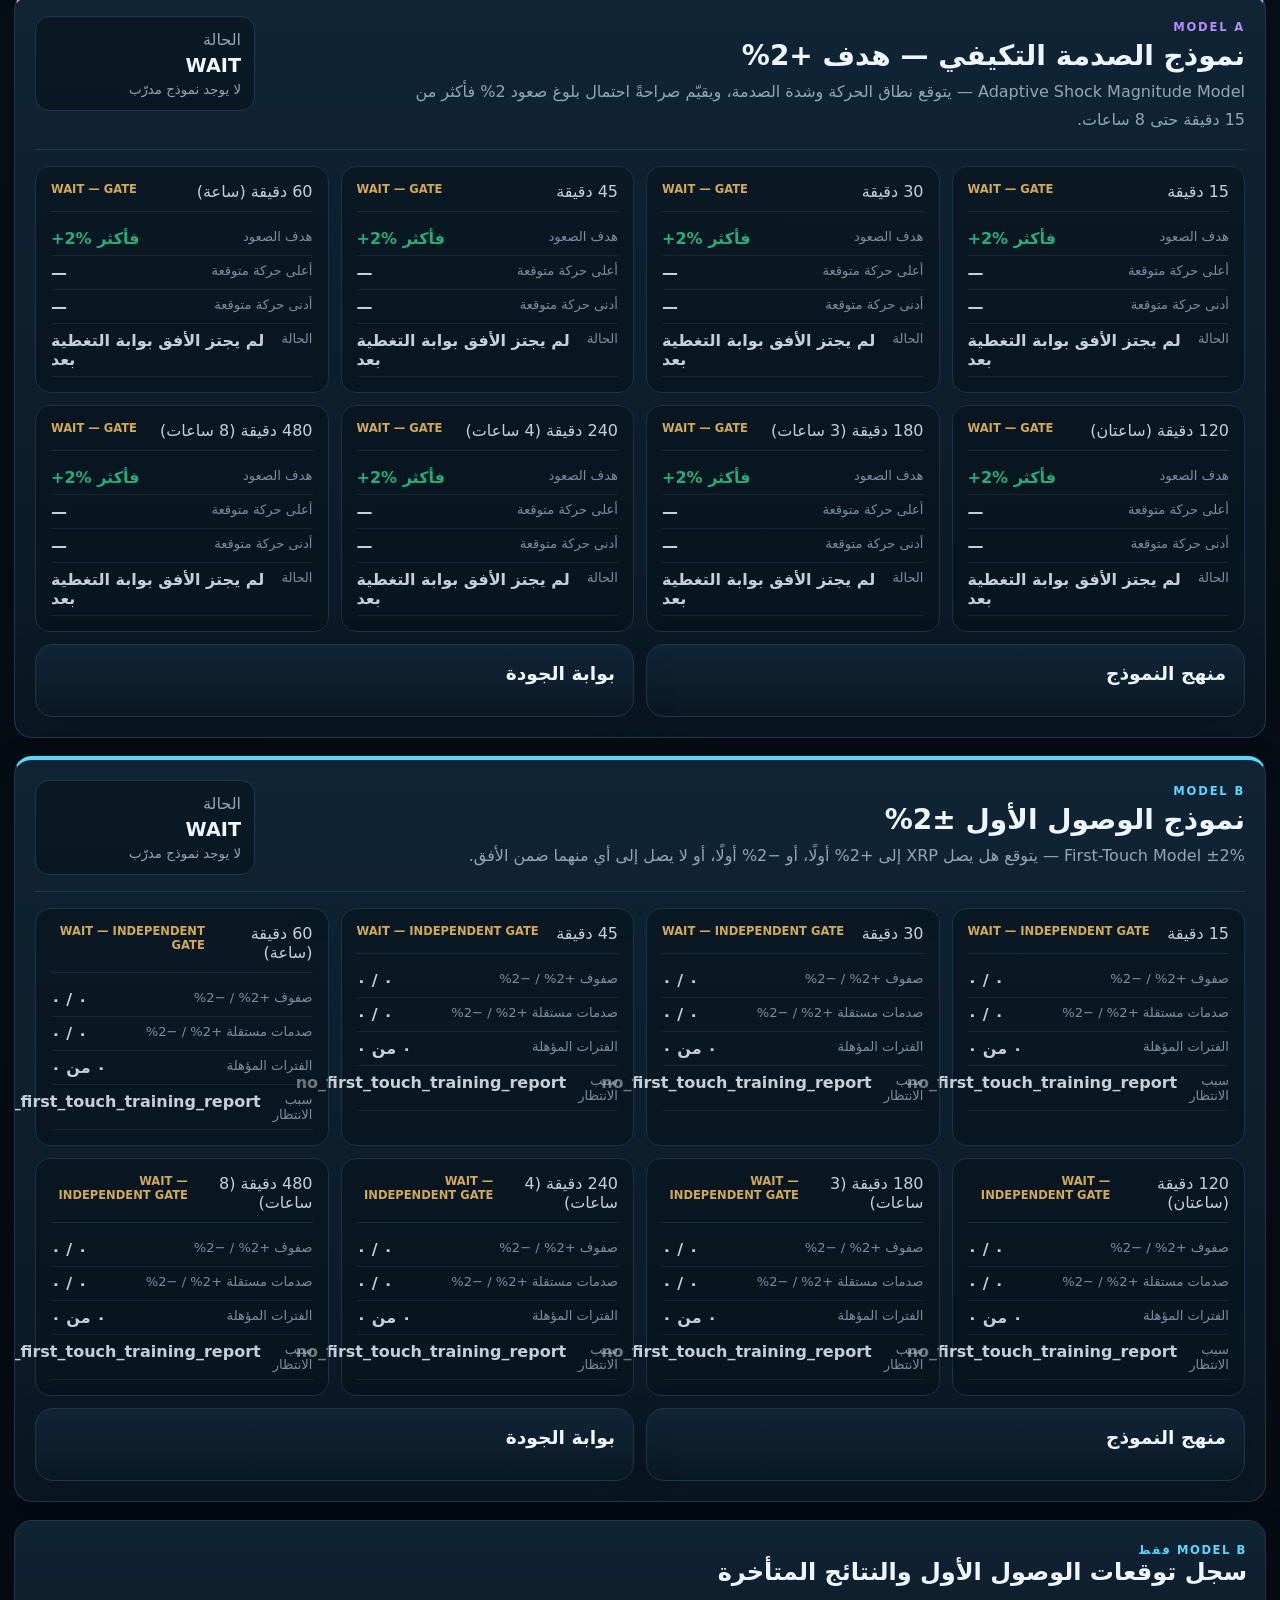
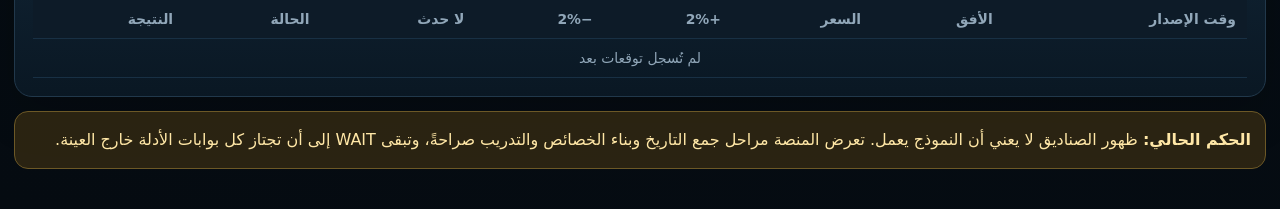
==== commit 95a7b5e2: "Reset governed prediction target to 2 percent" ====
--- a/index.html
+++ b/index.html
@@ -3,7 +3,7 @@
 <head>
   <meta charset="utf-8" />
   <meta name="viewport" content="width=device-width,initial-scale=1" />
-  <meta name="description" content="XASP — منصّة بحثية تفصل نموذج الصدمة عن نموذج الوصول الأول ±10%." />
+  <meta name="description" content="XASP — منصّة بحثية تفصل نموذج الصدمة عن نموذج الوصول الأول ±2%." />
   <title>XASP — Dual Model Research Platform</title>
   <link rel="stylesheet" href="styles.css" />
   <link rel="stylesheet" href="/api/lab.css" />
@@ -73,7 +73,7 @@
       <div class="model-header">
         <div>
           <span class="model-number">EMPIRICAL DISCOVERY</span>
-          <h2 id="discoveryTitle">استكشاف زمن الوصول إلى ±10%</h2>
+          <h2 id="discoveryTitle">استكشاف زمن الوصول إلى ±2%</h2>
           <p>تحليل وصفي مستقل يسبق تدريب Model B. يقيس زمن الوصول الفعلي، الوسط والوسيط والمنوال والذيل، ويعرض الأرقام حتى عندما تبقى النماذج في WAIT.</p>
         </div>
         <div class="model-state"><span>الحالة</span><strong id="discoveryState">WAIT</strong><small id="discoveryUpdated">لم يُنشأ التقرير بعد</small></div>
@@ -85,8 +85,8 @@
         <div><span>آخر سعر مرصود</span><strong id="discoveryLatestPrice">—</strong></div>
       </div>
       <div class="model-footer-grid">
-        <article class="panel"><h3>إحصاءات الوصول إلى +10%</h3><div id="upPassageStats" class="factor-list"></div></article>
-        <article class="panel"><h3>إحصاءات الوصول إلى −10%</h3><div id="downPassageStats" class="factor-list"></div></article>
+        <article class="panel"><h3>إحصاءات الوصول إلى +2%</h3><div id="upPassageStats" class="factor-list"></div></article>
+        <article class="panel"><h3>إحصاءات الوصول إلى −2%</h3><div id="downPassageStats" class="factor-list"></div></article>
       </div>
       <div class="model-footer-grid">
         <article class="panel"><h3>شكل توزيع عوائد الدقيقة</h3><div id="returnDistributionStats" class="factor-list"></div></article>
@@ -94,14 +94,14 @@
       </div>
       <article class="panel discovery-table-panel">
         <h3>معدلات الوصول والنطاق التاريخي حسب النافذة</h3>
-        <div class="table-wrap"><table><thead><tr><th>النافذة</th><th>+10% وصل</th><th>−10% وصل</th><th>أي لمس</th><th>صدمات مستقلة +/−</th><th>الارتفاع الوسيط</th><th>الهبوط الوسيط</th><th>العينة</th></tr></thead><tbody id="discoveryHorizonBody"><tr><td colspan="8" class="empty">بانتظار تقرير الاستكشاف</td></tr></tbody></table></div>
+        <div class="table-wrap"><table><thead><tr><th>النافذة</th><th>+2% وصل</th><th>−2% وصل</th><th>أي لمس</th><th>صدمات مستقلة +/−</th><th>الارتفاع الوسيط</th><th>الهبوط الوسيط</th><th>العينة</th></tr></thead><tbody id="discoveryHorizonBody"><tr><td colspan="8" class="empty">بانتظار تقرير الاستكشاف</td></tr></tbody></table></div>
       </article>
       <section class="governance-note"><strong>مهم:</strong> هذه أرقام تاريخية تجريبية وليست توقعات حية. تبقى الترقية للتداول غير مفعلة، ولا تدخل بيانات القيمة السوقية أو حصة الحجم في التدريب قبل جمع تاريخها كما كان متاحًا في كل لحظة.</section>
     </section>
 
     <section class="model-section shock-section">
       <div class="model-header">
-        <div><span class="model-number">MODEL A</span><h2>نموذج الصدمة التكيفي</h2><p>Adaptive Shock Magnitude Model — يتوقع نطاق الحركة الصاعدة والهابطة وشدة الصدمة المحتملة من 15 دقيقة حتى 8 ساعات.</p></div>
+        <div><span class="model-number">MODEL A</span><h2>نموذج الصدمة التكيفي — هدف +2%</h2><p>Adaptive Shock Magnitude Model — يتوقع نطاق الحركة وشدة الصدمة، ويقيّم صراحةً احتمال بلوغ صعود 2% فأكثر من 15 دقيقة حتى 8 ساعات.</p></div>
         <div class="model-state"><span>الحالة</span><strong id="shockState">WAIT</strong><small id="shockVersion">لا يوجد نموذج مدرّب</small></div>
       </div>
       <div id="shockHorizonGrid" class="horizon-card-grid"></div>
@@ -113,7 +113,7 @@
 
     <section class="model-section touch-section">
       <div class="model-header">
-        <div><span class="model-number">MODEL B</span><h2>نموذج الوصول الأول ±10%</h2><p>±10% First-Touch Model — يتوقع هل يصل XRP إلى +10% أولًا، أو −10% أولًا، أو لا يصل إلى أي منهما ضمن الأفق.</p></div>
+        <div><span class="model-number">MODEL B</span><h2>نموذج الوصول الأول ±2%</h2><p>±2% First-Touch Model — يتوقع هل يصل XRP إلى +2% أولًا، أو −2% أولًا، أو لا يصل إلى أي منهما ضمن الأفق.</p></div>
         <div class="model-state"><span>الحالة</span><strong id="touchState">WAIT</strong><small id="touchVersion">لا يوجد نموذج مدرّب</small></div>
       </div>
       <div id="touchHorizonGrid" class="horizon-card-grid"></div>
@@ -125,7 +125,7 @@
 
     <section class="panel ledger-panel">
       <div class="panel-heading compact"><div><span class="section-kicker">MODEL B فقط</span><h2>سجل توقعات الوصول الأول والنتائج المتأخرة</h2></div></div>
-      <div class="table-wrap"><table><thead><tr><th>وقت الإصدار</th><th>الأفق</th><th>السعر</th><th>+10%</th><th>−10%</th><th>لا حدث</th><th>الحالة</th><th>النتيجة</th></tr></thead><tbody id="ledgerBody"><tr><td colspan="8" class="empty">لم تُسجل توقعات بعد</td></tr></tbody></table></div>
+      <div class="table-wrap"><table><thead><tr><th>وقت الإصدار</th><th>الأفق</th><th>السعر</th><th>+2%</th><th>−2%</th><th>لا حدث</th><th>الحالة</th><th>النتيجة</th></tr></thead><tbody id="ledgerBody"><tr><td colspan="8" class="empty">لم تُسجل توقعات بعد</td></tr></tbody></table></div>
     </section>
 
     <section class="governance-note"><strong>الحكم الحالي:</strong> ظهور الصناديق لا يعني أن النموذج يعمل. تعرض المنصة مراحل جمع التاريخ وبناء الخصائص والتدريب صراحةً، وتبقى WAIT إلى أن تجتاز كل بوابات الأدلة خارج العينة.</section>
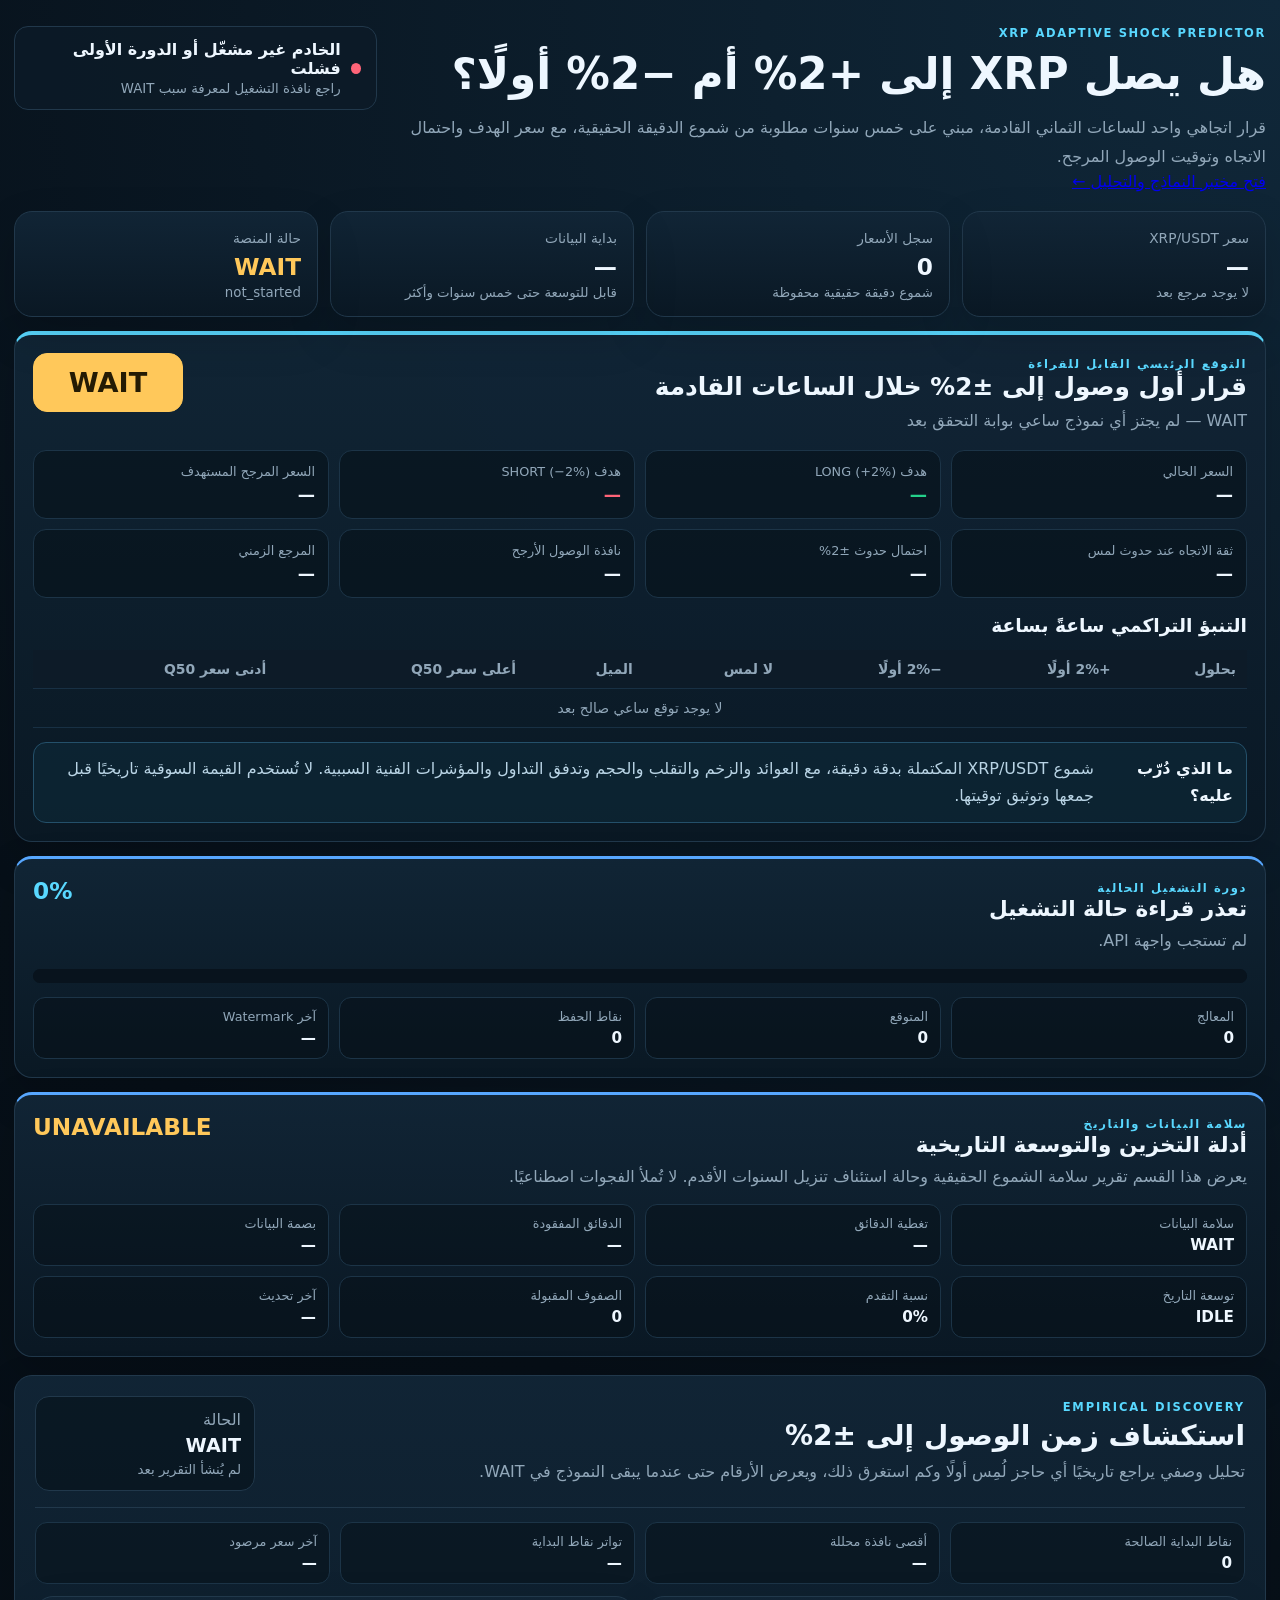
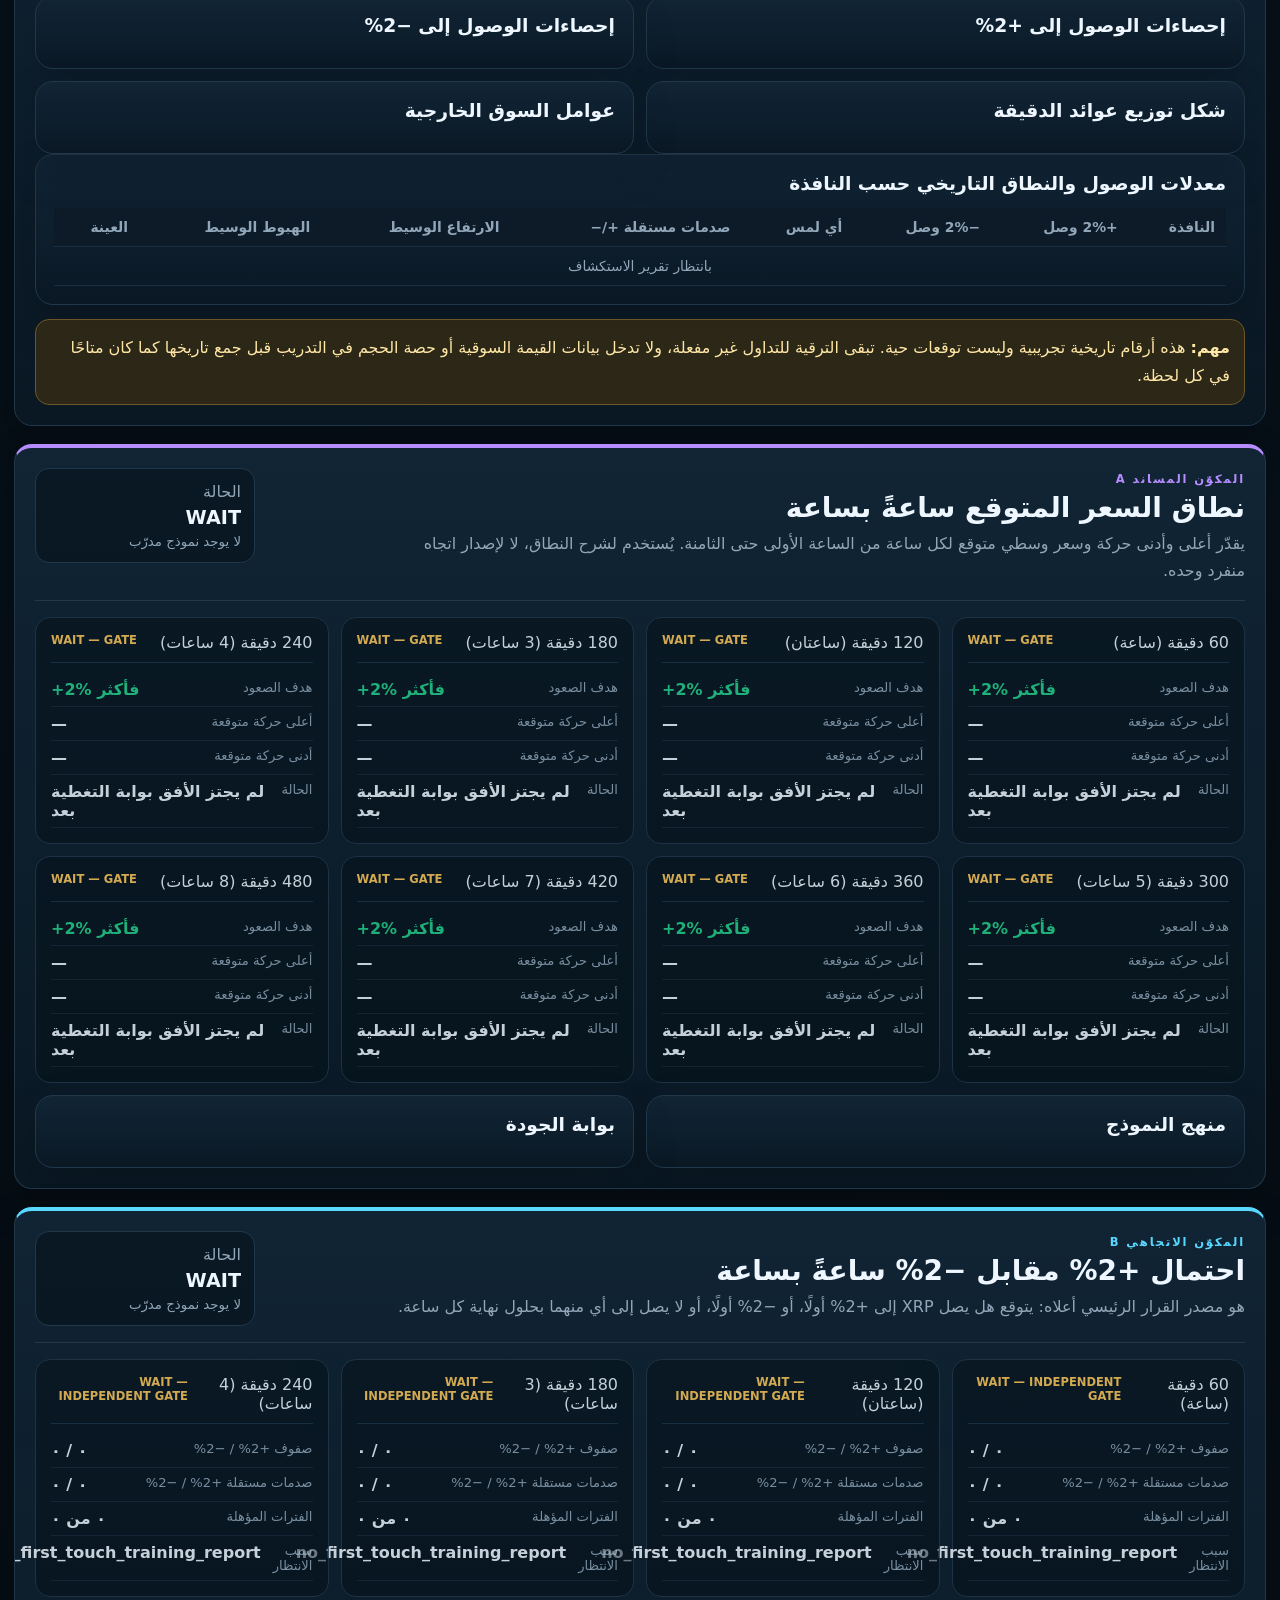
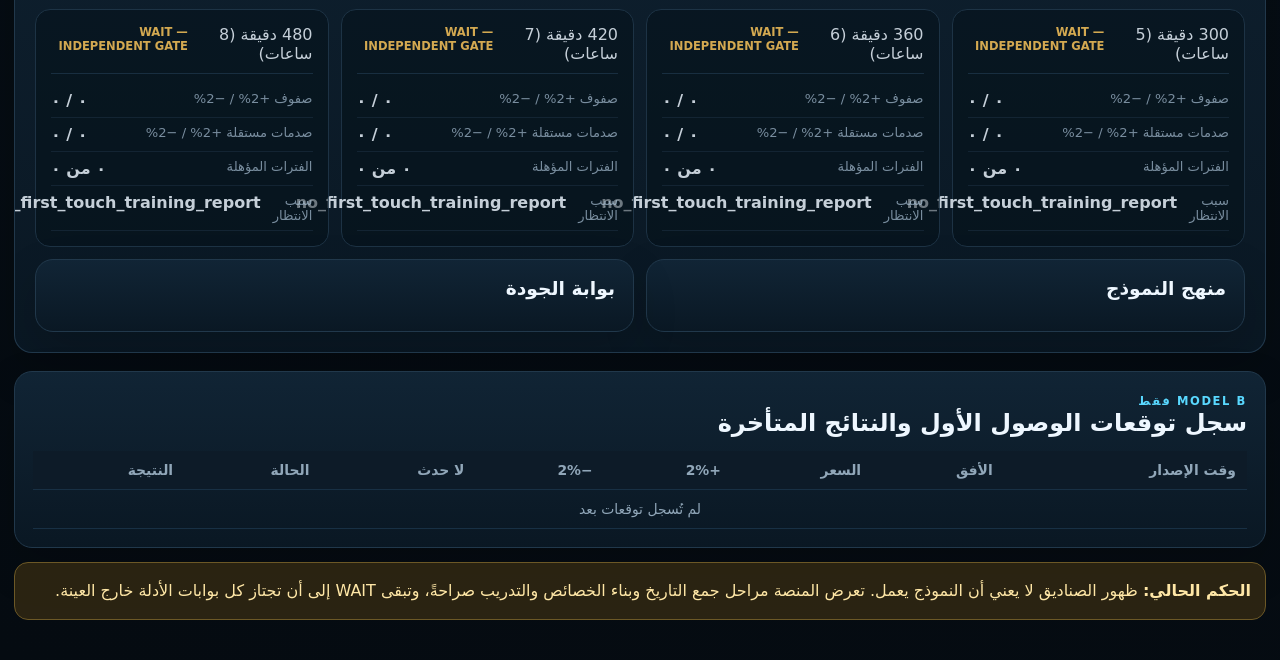
==== commit da9196fe: "Add cumulative hourly 2 percent direction forecast" ====
--- a/index.html
+++ b/index.html
@@ -3,8 +3,8 @@
 <head>
   <meta charset="utf-8" />
   <meta name="viewport" content="width=device-width,initial-scale=1" />
-  <meta name="description" content="XASP — منصّة بحثية تفصل نموذج الصدمة عن نموذج الوصول الأول ±2%." />
-  <title>XASP — Dual Model Research Platform</title>
+  <meta name="description" content="XASP — توقع اتجاه أول وصول إلى +2% أو −2% خلال الساعات القادمة." />
+  <title>XASP — Hourly ±2% Direction Forecast</title>
   <link rel="stylesheet" href="styles.css" />
   <link rel="stylesheet" href="/api/lab.css" />
 </head>
@@ -13,8 +13,8 @@
     <header class="hero">
       <div>
         <p class="eyebrow">XRP ADAPTIVE SHOCK PREDICTOR</p>
-        <h1>نموذجان مستقلان، بيانات حقيقية، ونتائج منفصلة بالكامل</h1>
-        <p class="subtitle">تُجمع شموع XRP المكتملة كل دقيقة، ويُبنى تاريخ تدريبي متعدد السنوات قابل للاستئناف والتحقق. يصدر كل نموذج توقعاته وتقاريره الخاصة دون دمج النتائج أو إخفاء حالة عدم الجاهزية.</p>
+        <h1>هل يصل XRP إلى +2% أم −2% أولًا؟</h1>
+        <p class="subtitle">قرار اتجاهي واحد للساعات الثماني القادمة، مبني على خمس سنوات مطلوبة من شموع الدقيقة الحقيقية، مع سعر الهدف واحتمال الاتجاه وتوقيت الوصول المرجح.</p>
         <a class="hero-lab-link" href="/api/model-lab">فتح مختبر النماذج والتحليل ←</a>
       </div>
       <div class="connection-card">
@@ -28,6 +28,40 @@
       <article class="metric-card"><span>سجل الأسعار</span><strong id="priceRows">0</strong><small>شموع دقيقة حقيقية محفوظة</small></article>
       <article class="metric-card"><span>بداية البيانات</span><strong id="dataStart">—</strong><small>قابل للتوسعة حتى خمس سنوات وأكثر</small></article>
       <article class="metric-card"><span>حالة المنصة</span><strong id="platformState" class="wait">WAIT</strong><small id="platformReason">not_started</small></article>
+    </section>
+
+    <section class="panel decision-panel" aria-labelledby="directionalTitle">
+      <div class="decision-heading">
+        <div>
+          <span class="section-kicker">التوقع الرئيسي القابل للقراءة</span>
+          <h2 id="directionalTitle">قرار أول وصول إلى ±2% خلال الساعات القادمة</h2>
+          <p id="directionalExplanation">بانتظار أول توقع صالح من نموذج الوصول الساعي.</p>
+        </div>
+        <strong id="directionalDecision" class="decision-wait">WAIT</strong>
+      </div>
+      <div class="decision-metrics">
+        <div><span>السعر الحالي</span><strong id="decisionAnchorPrice">—</strong></div>
+        <div><span>هدف LONG (+2%)</span><strong id="decisionUpTarget" class="positive">—</strong></div>
+        <div><span>هدف SHORT (−2%)</span><strong id="decisionDownTarget" class="negative">—</strong></div>
+        <div><span>السعر المرجح المستهدف</span><strong id="decisionPredictedPrice">—</strong></div>
+        <div><span>ثقة الاتجاه عند حدوث لمس</span><strong id="decisionConfidence">—</strong></div>
+        <div><span>احتمال حدوث ±2%</span><strong id="decisionEventProbability">—</strong></div>
+        <div><span>نافذة الوصول الأرجح</span><strong id="decisionTouchWindow">—</strong></div>
+        <div><span>المرجع الزمني</span><strong id="decisionTimestamp">—</strong></div>
+      </div>
+      <article class="decision-timeline">
+        <h3>التنبؤ التراكمي ساعةً بساعة</h3>
+        <div class="table-wrap">
+          <table>
+            <thead><tr><th>بحلول</th><th>+2% أولًا</th><th>−2% أولًا</th><th>لا لمس</th><th>الميل</th><th>أعلى سعر Q50</th><th>أدنى سعر Q50</th></tr></thead>
+            <tbody id="directionalTimelineBody"><tr><td colspan="7" class="empty">لا يوجد توقع صالح بعد</td></tr></tbody>
+          </table>
+        </div>
+      </article>
+      <section class="decision-basis">
+        <strong>ما الذي دُرّب عليه؟</strong>
+        <span id="directionalTrainingBasis">شموع XRP/USDT المكتملة بدقة دقيقة، مع العوائد والزخم والتقلب والحجم وتدفق التداول والمؤشرات الفنية السببية. لا تُستخدم القيمة السوقية تاريخيًا قبل جمعها وتوثيق توقيتها.</span>
+      </section>
     </section>
 
     <section class="panel lifecycle-panel" aria-labelledby="lifecycleTitle">
@@ -74,7 +108,7 @@
         <div>
           <span class="model-number">EMPIRICAL DISCOVERY</span>
           <h2 id="discoveryTitle">استكشاف زمن الوصول إلى ±2%</h2>
-          <p>تحليل وصفي مستقل يسبق تدريب Model B. يقيس زمن الوصول الفعلي، الوسط والوسيط والمنوال والذيل، ويعرض الأرقام حتى عندما تبقى النماذج في WAIT.</p>
+          <p>تحليل وصفي يراجع تاريخيًا أي حاجز لُمِس أولًا وكم استغرق ذلك، ويعرض الأرقام حتى عندما يبقى النموذج في WAIT.</p>
         </div>
         <div class="model-state"><span>الحالة</span><strong id="discoveryState">WAIT</strong><small id="discoveryUpdated">لم يُنشأ التقرير بعد</small></div>
       </div>
@@ -101,7 +135,7 @@
 
     <section class="model-section shock-section">
       <div class="model-header">
-        <div><span class="model-number">MODEL A</span><h2>نموذج الصدمة التكيفي — هدف +2%</h2><p>Adaptive Shock Magnitude Model — يتوقع نطاق الحركة وشدة الصدمة، ويقيّم صراحةً احتمال بلوغ صعود 2% فأكثر من 15 دقيقة حتى 8 ساعات.</p></div>
+        <div><span class="model-number">المكوّن المساند A</span><h2>نطاق السعر المتوقع ساعةً بساعة</h2><p>يقدّر أعلى وأدنى حركة وسعر وسطي متوقع لكل ساعة من الساعة الأولى حتى الثامنة. يُستخدم لشرح النطاق، لا لإصدار اتجاه منفرد وحده.</p></div>
         <div class="model-state"><span>الحالة</span><strong id="shockState">WAIT</strong><small id="shockVersion">لا يوجد نموذج مدرّب</small></div>
       </div>
       <div id="shockHorizonGrid" class="horizon-card-grid"></div>
@@ -113,7 +147,7 @@
 
     <section class="model-section touch-section">
       <div class="model-header">
-        <div><span class="model-number">MODEL B</span><h2>نموذج الوصول الأول ±2%</h2><p>±2% First-Touch Model — يتوقع هل يصل XRP إلى +2% أولًا، أو −2% أولًا، أو لا يصل إلى أي منهما ضمن الأفق.</p></div>
+        <div><span class="model-number">المكوّن الاتجاهي B</span><h2>احتمال +2% مقابل −2% ساعةً بساعة</h2><p>هو مصدر القرار الرئيسي أعلاه: يتوقع هل يصل XRP إلى +2% أولًا، أو −2% أولًا، أو لا يصل إلى أي منهما بحلول نهاية كل ساعة.</p></div>
         <div class="model-state"><span>الحالة</span><strong id="touchState">WAIT</strong><small id="touchVersion">لا يوجد نموذج مدرّب</small></div>
       </div>
       <div id="touchHorizonGrid" class="horizon-card-grid"></div>
--- a/styles.css
+++ b/styles.css
@@ -1 +1 @@
-:root{--bg:#071019;--panel:#0d1b28;--panel2:#112536;--line:#21384b;--text:#eef7ff;--muted:#91a7b9;--green:#24d18b;--red:#ff6478;--amber:#ffc85a;--blue:#57a7ff;--cyan:#59d8ff;--purple:#b78cff}*{box-sizing:border-box}body{margin:0;background:radial-gradient(circle at top right,#10283a 0,#071019 38%,#050b11 100%);color:var(--text);font-family:Inter,system-ui,-apple-system,"Segoe UI",Tahoma,Arial,sans-serif;min-height:100vh}.shell{width:min(1380px,calc(100% - 28px));margin:auto;padding:26px 0 40px}.hero{display:flex;align-items:flex-start;justify-content:space-between;gap:24px;margin-bottom:20px}.eyebrow,.section-kicker{letter-spacing:.14em;color:var(--cyan);font-size:.72rem;font-weight:800;margin:0 0 8px}.hero h1{font-size:clamp(1.75rem,3.4vw,3.15rem);line-height:1.2;max-width:920px;margin:0}.subtitle{color:var(--muted);max-width:900px;line-height:1.8;margin:14px 0 0}.connection-card{min-width:230px;display:flex;align-items:center;gap:10px;background:rgba(13,27,40,.84);border:1px solid var(--line);padding:13px 15px;border-radius:14px}.connection-card small{display:block;color:var(--muted);margin-top:3px}.dot{width:11px;height:11px;border-radius:50%;display:inline-block}.dot.pending{background:var(--amber)}.dot.live{background:var(--green)}.dot.error{background:var(--red)}.status-grid{display:grid;grid-template-columns:repeat(4,minmax(0,1fr));gap:12px}.metric-card,.panel,.model-section{background:linear-gradient(180deg,rgba(17,37,54,.96),rgba(10,24,36,.96));border:1px solid var(--line);border-radius:18px;box-shadow:0 18px 45px rgba(0,0,0,.16)}.metric-card{padding:16px}.metric-card span{color:var(--muted);font-size:.86rem}.metric-card strong{display:block;font-size:1.45rem;margin-top:6px;direction:ltr;text-align:right}.metric-card small{display:block;color:var(--muted);margin-top:5px}.wait{color:var(--amber)!important}.model-section{margin-top:18px;padding:20px;overflow:hidden}.shock-section{border-top:4px solid var(--purple)}.touch-section{border-top:4px solid var(--cyan)}.model-header{display:flex;justify-content:space-between;gap:24px;align-items:flex-start;padding-bottom:16px;border-bottom:1px solid var(--line)}.model-header h2{font-size:1.75rem;margin:4px 0 6px}.model-header p{color:var(--muted);line-height:1.7;margin:0;max-width:850px}.model-number{font-size:.72rem;font-weight:900;letter-spacing:.16em;color:var(--cyan)}.shock-section .model-number{color:var(--purple)}.model-state{min-width:220px;padding:13px;border-radius:14px;background:rgba(5,15,23,.55);border:1px solid var(--line)}.model-state span,.model-state small{display:block;color:var(--muted)}.model-state strong{display:block;margin:5px 0;font-size:1.2rem}.horizon-card-grid{display:grid;grid-template-columns:repeat(4,minmax(0,1fr));gap:12px;margin-top:16px}.horizon-model-card{padding:15px;border:1px solid var(--line);border-radius:15px;background:rgba(5,15,23,.55)}.shock-card{box-shadow:inset 0 2px 0 rgba(183,140,255,.45)}.touch-card{box-shadow:inset 0 2px 0 rgba(89,216,255,.45)}.wait-card{opacity:.82}.horizon-model-card header{display:flex;justify-content:space-between;gap:10px;padding-bottom:10px;border-bottom:1px solid #1b3346}.horizon-model-card header strong{font-size:.72rem;color:var(--amber)}.horizon-model-card dl{margin:10px 0 0}.horizon-model-card dl div{display:flex;justify-content:space-between;gap:12px;padding:7px 0;border-bottom:1px solid rgba(33,56,75,.55)}.horizon-model-card dt{color:var(--muted);font-size:.82rem}.horizon-model-card dd{margin:0;font-weight:700;text-align:left;direction:ltr}.positive{color:var(--green)}.negative{color:var(--red)}.model-footer-grid{display:grid;grid-template-columns:1fr 1fr;gap:12px;margin-top:12px}.panel{padding:18px}.panel h3{margin:0}.factor-list{display:grid;gap:9px;margin-top:14px}.factor{display:grid;grid-template-columns:1fr auto;gap:12px;align-items:center;padding:10px 12px;border:1px solid #1c3447;border-radius:12px;background:rgba(5,14,21,.45)}.factor span{color:var(--muted)}.factor strong{font-size:.88rem;text-align:left;max-width:520px}.ledger-panel{margin-top:18px}.panel-heading{display:flex;justify-content:space-between;align-items:center;gap:16px}.panel-heading h2{margin:0}.table-wrap{overflow:auto;margin-top:14px;max-height:420px}table{width:100%;border-collapse:collapse;white-space:nowrap;font-size:.87rem}th,td{text-align:right;padding:11px;border-bottom:1px solid #183044}th{color:var(--muted);position:sticky;top:0;background:#0d1b28}.empty{text-align:center;color:var(--muted)}.governance-note{margin-top:14px;border:1px solid #6c5826;background:rgba(57,45,18,.72);color:#ffe7a6;border-radius:14px;padding:14px;line-height:1.75}.lifecycle-panel{margin-top:14px;padding:18px;border-top:3px solid var(--blue)}.lifecycle-heading{display:flex;justify-content:space-between;align-items:flex-start;gap:18px}.lifecycle-heading h2{margin:0;font-size:1.35rem}.lifecycle-heading p{color:var(--muted);margin:7px 0 0;line-height:1.6}.lifecycle-heading>strong{font-size:1.45rem;color:var(--cyan);direction:ltr}progress{width:100%;height:14px;margin-top:15px;border:0;border-radius:999px;overflow:hidden;background:#08131d}progress::-webkit-progress-bar{background:#08131d;border-radius:999px}progress::-webkit-progress-value{background:linear-gradient(90deg,var(--blue),var(--cyan));border-radius:999px}progress::-moz-progress-bar{background:linear-gradient(90deg,var(--blue),var(--cyan));border-radius:999px}.lifecycle-stats{display:grid;grid-template-columns:repeat(4,minmax(0,1fr));gap:10px;margin-top:14px}.lifecycle-stats div{padding:11px 12px;border:1px solid #1c3447;border-radius:12px;background:rgba(5,14,21,.45)}.lifecycle-stats span{display:block;color:var(--muted);font-size:.8rem}.lifecycle-stats strong{display:block;margin-top:5px;font-size:.95rem;direction:ltr;text-align:right}@media(max-width:1100px){.horizon-card-grid{grid-template-columns:repeat(2,1fr)}}@media(max-width:900px){.hero,.model-header{flex-direction:column}.connection-card,.model-state{width:100%;min-width:0}.status-grid,.model-footer-grid,.lifecycle-stats{grid-template-columns:repeat(2,1fr)}}@media(max-width:620px){.shell{width:min(100% - 18px,1380px)}.status-grid,.model-footer-grid,.horizon-card-grid,.lifecycle-stats{grid-template-columns:1fr}.hero h1{font-size:1.8rem}.metric-card strong{font-size:1.3rem}.lifecycle-heading{flex-direction:column}.lifecycle-heading>strong{align-self:flex-start}}+:root{--bg:#071019;--panel:#0d1b28;--panel2:#112536;--line:#21384b;--text:#eef7ff;--muted:#91a7b9;--green:#24d18b;--red:#ff6478;--amber:#ffc85a;--blue:#57a7ff;--cyan:#59d8ff;--purple:#b78cff}*{box-sizing:border-box}body{margin:0;background:radial-gradient(circle at top right,#10283a 0,#071019 38%,#050b11 100%);color:var(--text);font-family:Inter,system-ui,-apple-system,"Segoe UI",Tahoma,Arial,sans-serif;min-height:100vh}.shell{width:min(1380px,calc(100% - 28px));margin:auto;padding:26px 0 40px}.hero{display:flex;align-items:flex-start;justify-content:space-between;gap:24px;margin-bottom:20px}.eyebrow,.section-kicker{letter-spacing:.14em;color:var(--cyan);font-size:.72rem;font-weight:800;margin:0 0 8px}.hero h1{font-size:clamp(1.75rem,3.4vw,3.15rem);line-height:1.2;max-width:920px;margin:0}.subtitle{color:var(--muted);max-width:900px;line-height:1.8;margin:14px 0 0}.connection-card{min-width:230px;display:flex;align-items:center;gap:10px;background:rgba(13,27,40,.84);border:1px solid var(--line);padding:13px 15px;border-radius:14px}.connection-card small{display:block;color:var(--muted);margin-top:3px}.dot{width:11px;height:11px;border-radius:50%;display:inline-block}.dot.pending{background:var(--amber)}.dot.live{background:var(--green)}.dot.error{background:var(--red)}.status-grid{display:grid;grid-template-columns:repeat(4,minmax(0,1fr));gap:12px}.metric-card,.panel,.model-section{background:linear-gradient(180deg,rgba(17,37,54,.96),rgba(10,24,36,.96));border:1px solid var(--line);border-radius:18px;box-shadow:0 18px 45px rgba(0,0,0,.16)}.metric-card{padding:16px}.metric-card span{color:var(--muted);font-size:.86rem}.metric-card strong{display:block;font-size:1.45rem;margin-top:6px;direction:ltr;text-align:right}.metric-card small{display:block;color:var(--muted);margin-top:5px}.wait{color:var(--amber)!important}.model-section{margin-top:18px;padding:20px;overflow:hidden}.shock-section{border-top:4px solid var(--purple)}.touch-section{border-top:4px solid var(--cyan)}.model-header{display:flex;justify-content:space-between;gap:24px;align-items:flex-start;padding-bottom:16px;border-bottom:1px solid var(--line)}.model-header h2{font-size:1.75rem;margin:4px 0 6px}.model-header p{color:var(--muted);line-height:1.7;margin:0;max-width:850px}.model-number{font-size:.72rem;font-weight:900;letter-spacing:.16em;color:var(--cyan)}.shock-section .model-number{color:var(--purple)}.model-state{min-width:220px;padding:13px;border-radius:14px;background:rgba(5,15,23,.55);border:1px solid var(--line)}.model-state span,.model-state small{display:block;color:var(--muted)}.model-state strong{display:block;margin:5px 0;font-size:1.2rem}.horizon-card-grid{display:grid;grid-template-columns:repeat(4,minmax(0,1fr));gap:12px;margin-top:16px}.horizon-model-card{padding:15px;border:1px solid var(--line);border-radius:15px;background:rgba(5,15,23,.55)}.shock-card{box-shadow:inset 0 2px 0 rgba(183,140,255,.45)}.touch-card{box-shadow:inset 0 2px 0 rgba(89,216,255,.45)}.wait-card{opacity:.82}.horizon-model-card header{display:flex;justify-content:space-between;gap:10px;padding-bottom:10px;border-bottom:1px solid #1b3346}.horizon-model-card header strong{font-size:.72rem;color:var(--amber)}.horizon-model-card dl{margin:10px 0 0}.horizon-model-card dl div{display:flex;justify-content:space-between;gap:12px;padding:7px 0;border-bottom:1px solid rgba(33,56,75,.55)}.horizon-model-card dt{color:var(--muted);font-size:.82rem}.horizon-model-card dd{margin:0;font-weight:700;text-align:left;direction:ltr}.positive{color:var(--green)}.negative{color:var(--red)}.model-footer-grid{display:grid;grid-template-columns:1fr 1fr;gap:12px;margin-top:12px}.panel{padding:18px}.panel h3{margin:0}.factor-list{display:grid;gap:9px;margin-top:14px}.factor{display:grid;grid-template-columns:1fr auto;gap:12px;align-items:center;padding:10px 12px;border:1px solid #1c3447;border-radius:12px;background:rgba(5,14,21,.45)}.factor span{color:var(--muted)}.factor strong{font-size:.88rem;text-align:left;max-width:520px}.ledger-panel{margin-top:18px}.panel-heading{display:flex;justify-content:space-between;align-items:center;gap:16px}.panel-heading h2{margin:0}.table-wrap{overflow:auto;margin-top:14px;max-height:420px}table{width:100%;border-collapse:collapse;white-space:nowrap;font-size:.87rem}th,td{text-align:right;padding:11px;border-bottom:1px solid #183044}th{color:var(--muted);position:sticky;top:0;background:#0d1b28}.empty{text-align:center;color:var(--muted)}.governance-note{margin-top:14px;border:1px solid #6c5826;background:rgba(57,45,18,.72);color:#ffe7a6;border-radius:14px;padding:14px;line-height:1.75}.lifecycle-panel{margin-top:14px;padding:18px;border-top:3px solid var(--blue)}.lifecycle-heading{display:flex;justify-content:space-between;align-items:flex-start;gap:18px}.lifecycle-heading h2{margin:0;font-size:1.35rem}.lifecycle-heading p{color:var(--muted);margin:7px 0 0;line-height:1.6}.lifecycle-heading>strong{font-size:1.45rem;color:var(--cyan);direction:ltr}progress{width:100%;height:14px;margin-top:15px;border:0;border-radius:999px;overflow:hidden;background:#08131d}progress::-webkit-progress-bar{background:#08131d;border-radius:999px}progress::-webkit-progress-value{background:linear-gradient(90deg,var(--blue),var(--cyan));border-radius:999px}progress::-moz-progress-bar{background:linear-gradient(90deg,var(--blue),var(--cyan));border-radius:999px}.lifecycle-stats{display:grid;grid-template-columns:repeat(4,minmax(0,1fr));gap:10px;margin-top:14px}.lifecycle-stats div{padding:11px 12px;border:1px solid #1c3447;border-radius:12px;background:rgba(5,14,21,.45)}.lifecycle-stats span{display:block;color:var(--muted);font-size:.8rem}.lifecycle-stats strong{display:block;margin-top:5px;font-size:.95rem;direction:ltr;text-align:right}.decision-panel{margin-top:14px;border-top:4px solid var(--cyan)}.decision-heading{display:flex;justify-content:space-between;align-items:flex-start;gap:20px}.decision-heading h2{margin:0;font-size:1.55rem}.decision-heading p{color:var(--muted);margin:7px 0 0;line-height:1.65}.decision-heading>strong{min-width:150px;text-align:center;padding:13px 18px;border-radius:14px;border:1px solid var(--line);font-size:1.7rem;direction:ltr}.decision-long{color:#04140e;background:var(--green);border-color:var(--green)!important}.decision-short{color:#1a0508;background:var(--red);border-color:var(--red)!important}.decision-wait{color:#241b04;background:var(--amber);border-color:var(--amber)!important}.decision-metrics{display:grid;grid-template-columns:repeat(4,minmax(0,1fr));gap:10px;margin-top:16px}.decision-metrics div{padding:13px;border:1px solid #1c3447;border-radius:13px;background:rgba(5,14,21,.5)}.decision-metrics span{display:block;color:var(--muted);font-size:.8rem}.decision-metrics strong{display:block;margin-top:6px;font-size:1.08rem;direction:ltr;text-align:right}.decision-timeline{margin-top:17px}.decision-timeline h3{margin:0}.decision-basis{display:flex;gap:10px;margin-top:14px;padding:13px;border:1px solid #24506a;border-radius:13px;background:rgba(15,48,65,.42);line-height:1.65}.decision-basis span{color:#b9d4e5}@media(max-width:1100px){.horizon-card-grid{grid-template-columns:repeat(2,1fr)}}@media(max-width:900px){.hero,.model-header,.decision-heading{flex-direction:column}.connection-card,.model-state,.decision-heading>strong{width:100%;min-width:0}.status-grid,.model-footer-grid,.lifecycle-stats,.decision-metrics{grid-template-columns:repeat(2,1fr)}}@media(max-width:620px){.shell{width:min(100% - 18px,1380px)}.status-grid,.model-footer-grid,.horizon-card-grid,.lifecycle-stats,.decision-metrics{grid-template-columns:1fr}.hero h1{font-size:1.8rem}.metric-card strong{font-size:1.3rem}.lifecycle-heading,.decision-basis{flex-direction:column}.lifecycle-heading>strong{align-self:flex-start}}
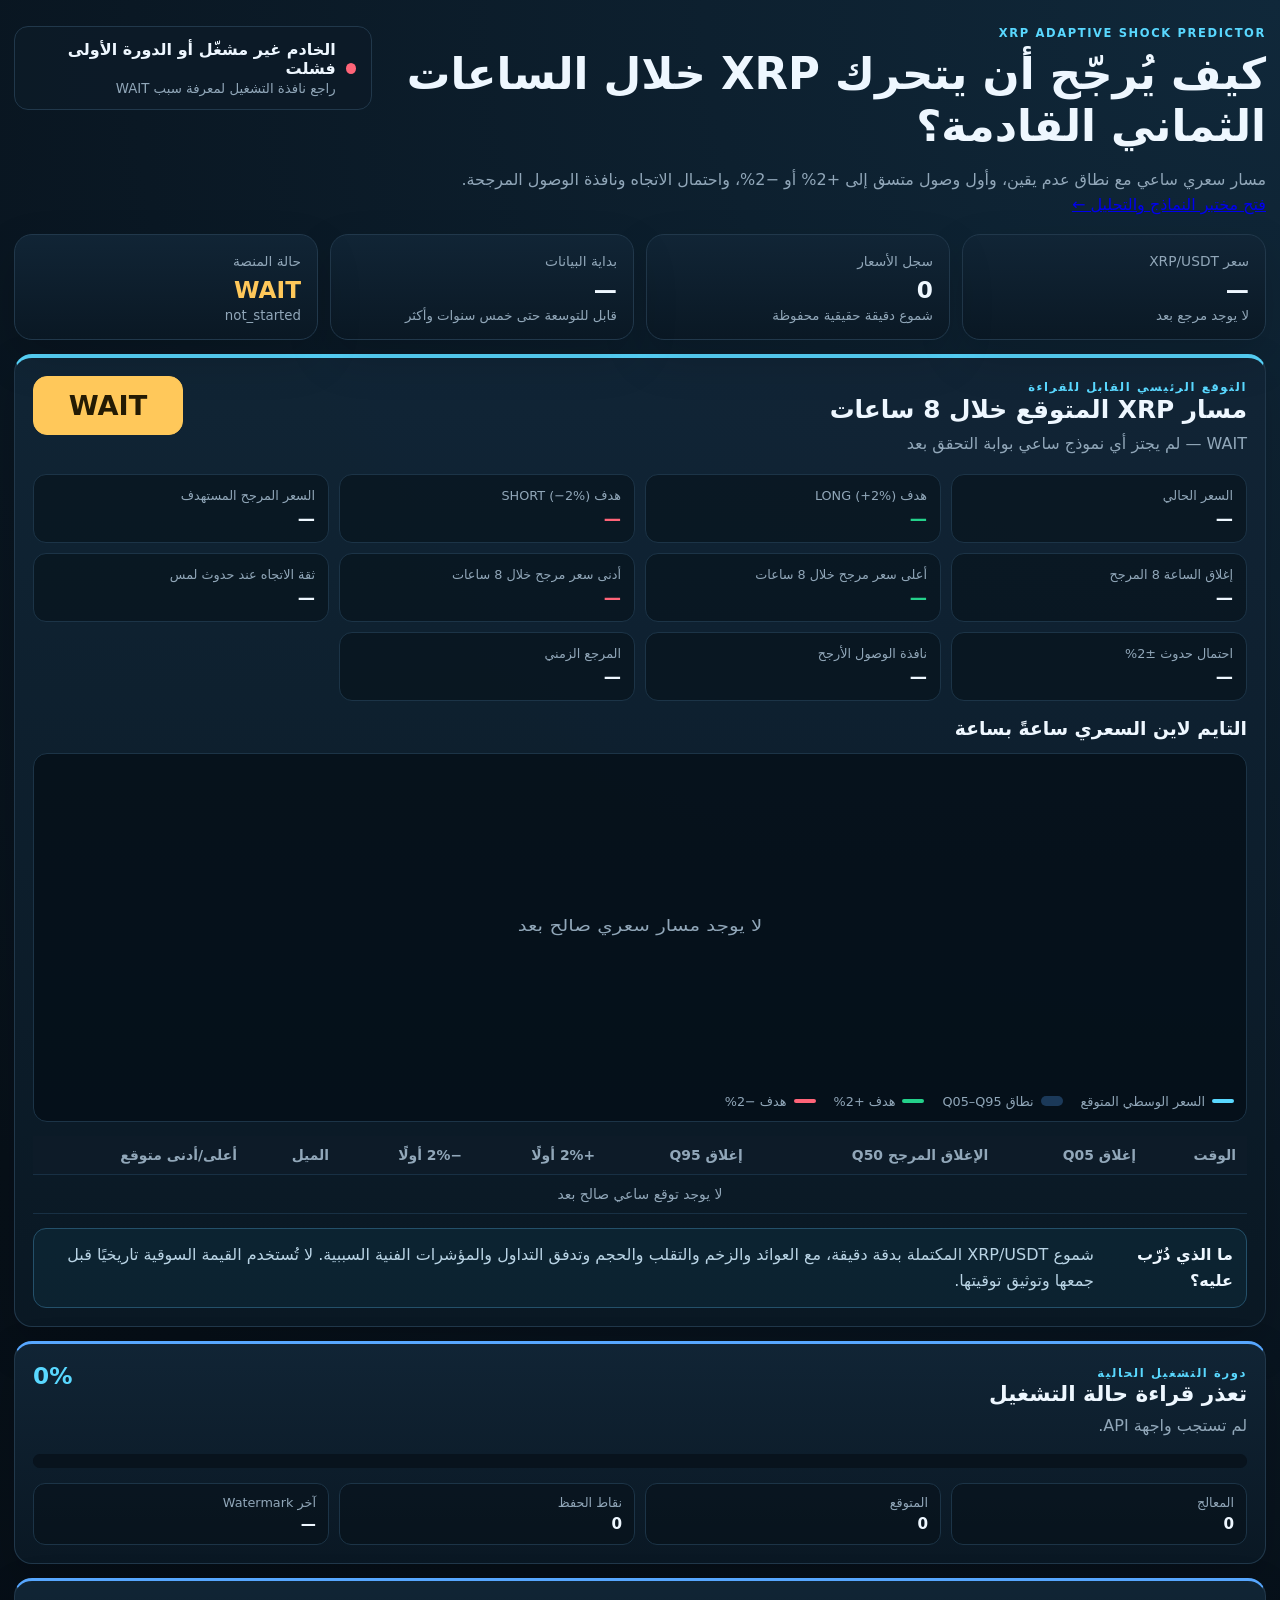
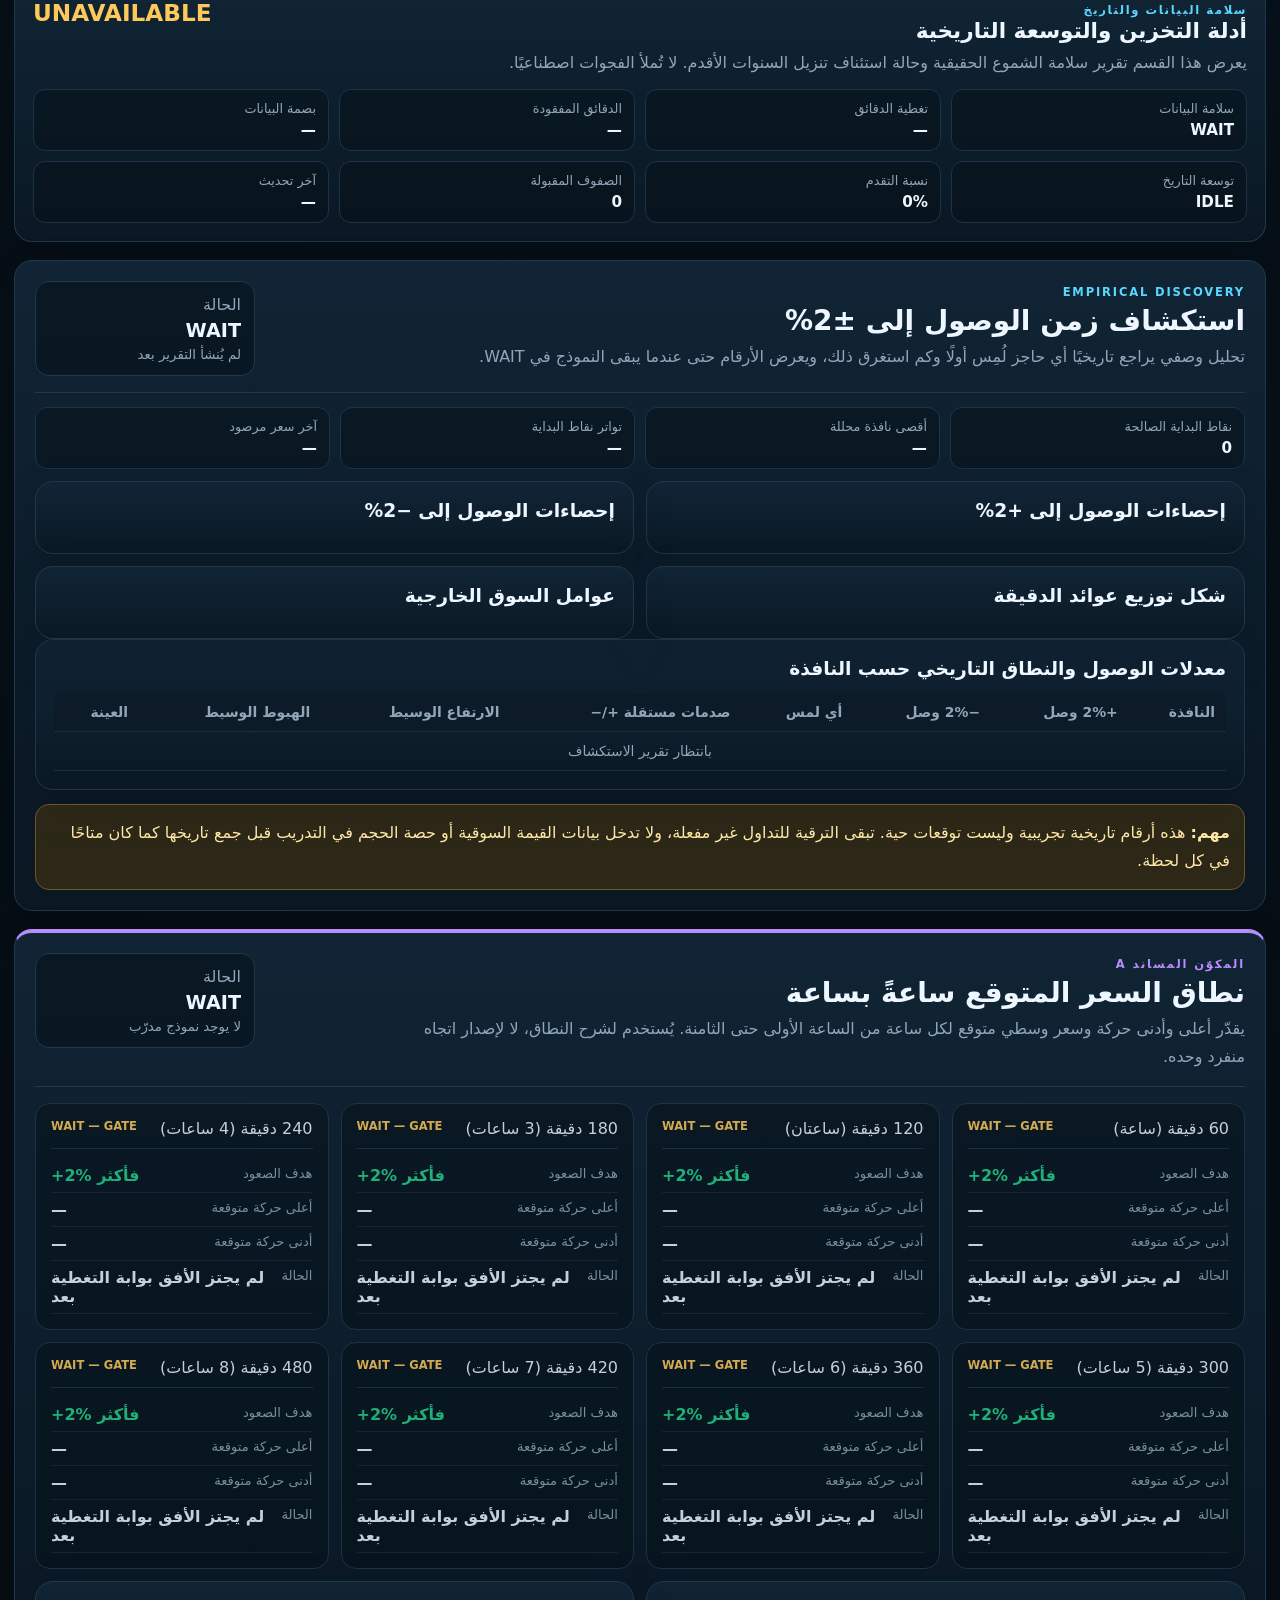
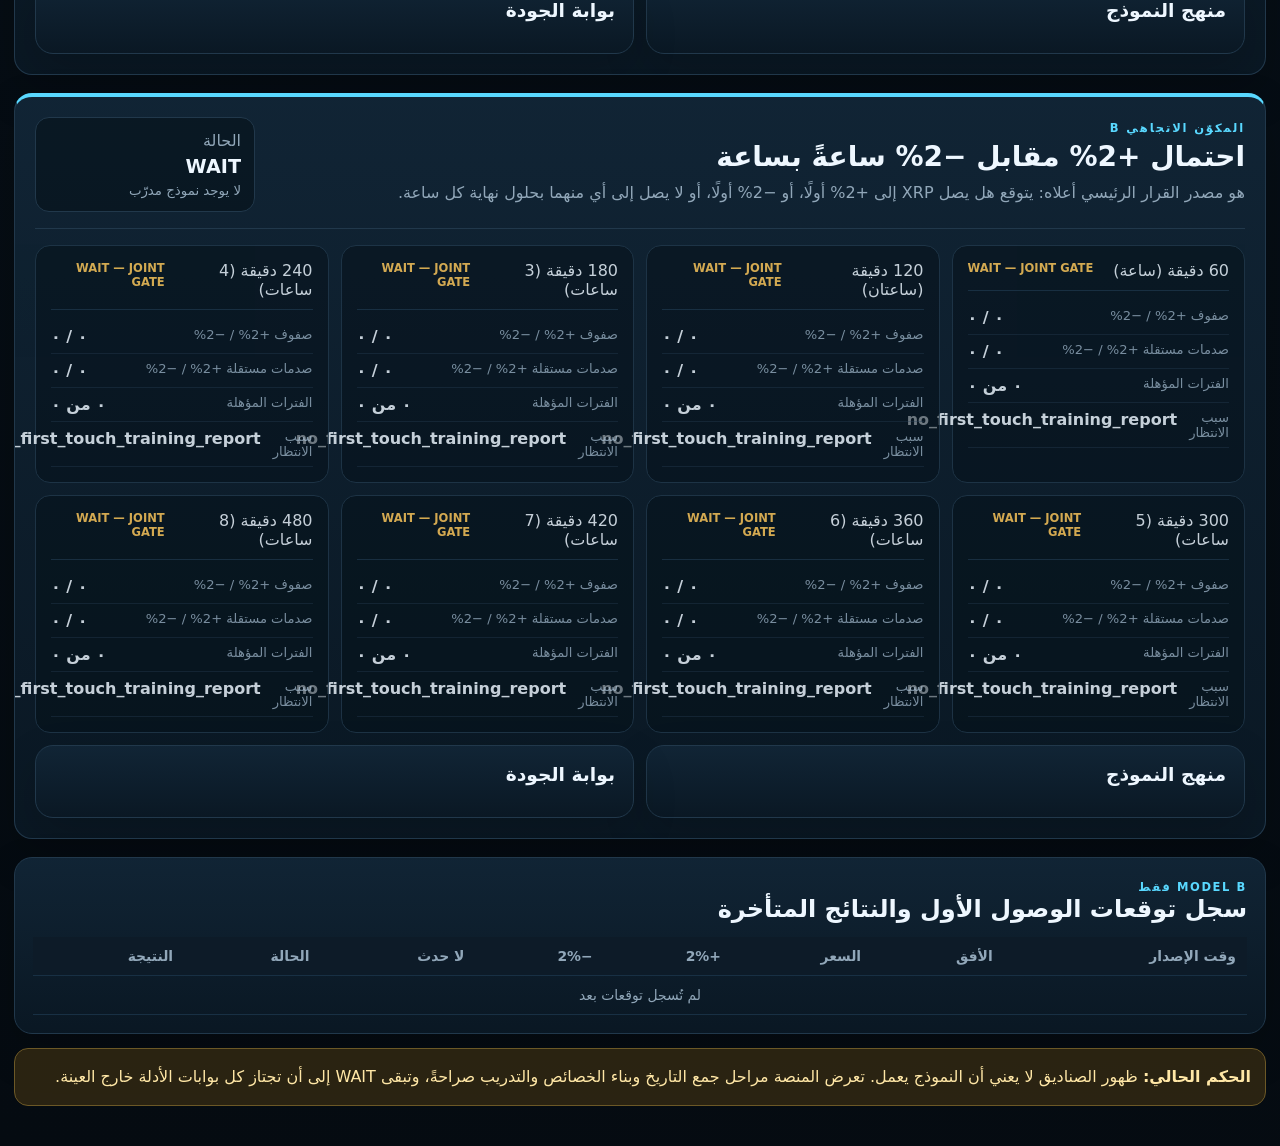
==== commit f5b67960: "Rebuild XASP around an eight-hour price timeline" ====
--- a/index.html
+++ b/index.html
@@ -3,9 +3,10 @@
 <head>
   <meta charset="utf-8" />
   <meta name="viewport" content="width=device-width,initial-scale=1" />
-  <meta name="description" content="XASP — توقع اتجاه أول وصول إلى +2% أو −2% خلال الساعات القادمة." />
-  <title>XASP — Hourly ±2% Direction Forecast</title>
+  <meta name="description" content="XASP — مسار XRP السعري المتوقع ساعةً بساعة مع أول وصول إلى ±2%." />
+  <title>XASP — 8-Hour XRP Price Path Forecast</title>
   <link rel="stylesheet" href="styles.css" />
+  <link rel="stylesheet" href="timeline.css" />
   <link rel="stylesheet" href="/api/lab.css" />
 </head>
 <body>
@@ -13,8 +14,8 @@
     <header class="hero">
       <div>
         <p class="eyebrow">XRP ADAPTIVE SHOCK PREDICTOR</p>
-        <h1>هل يصل XRP إلى +2% أم −2% أولًا؟</h1>
-        <p class="subtitle">قرار اتجاهي واحد للساعات الثماني القادمة، مبني على خمس سنوات مطلوبة من شموع الدقيقة الحقيقية، مع سعر الهدف واحتمال الاتجاه وتوقيت الوصول المرجح.</p>
+        <h1>كيف يُرجّح أن يتحرك XRP خلال الساعات الثماني القادمة؟</h1>
+        <p class="subtitle">مسار سعري ساعي مع نطاق عدم يقين، وأول وصول متسق إلى +2% أو −2%، واحتمال الاتجاه ونافذة الوصول المرجحة.</p>
         <a class="hero-lab-link" href="/api/model-lab">فتح مختبر النماذج والتحليل ←</a>
       </div>
       <div class="connection-card">
@@ -34,8 +35,8 @@
       <div class="decision-heading">
         <div>
           <span class="section-kicker">التوقع الرئيسي القابل للقراءة</span>
-          <h2 id="directionalTitle">قرار أول وصول إلى ±2% خلال الساعات القادمة</h2>
-          <p id="directionalExplanation">بانتظار أول توقع صالح من نموذج الوصول الساعي.</p>
+          <h2 id="directionalTitle">مسار XRP المتوقع خلال 8 ساعات</h2>
+          <p id="directionalExplanation">بانتظار أول مسار سعري صالح من النموذج الساعي.</p>
         </div>
         <strong id="directionalDecision" class="decision-wait">WAIT</strong>
       </div>
@@ -44,17 +45,31 @@
         <div><span>هدف LONG (+2%)</span><strong id="decisionUpTarget" class="positive">—</strong></div>
         <div><span>هدف SHORT (−2%)</span><strong id="decisionDownTarget" class="negative">—</strong></div>
         <div><span>السعر المرجح المستهدف</span><strong id="decisionPredictedPrice">—</strong></div>
+        <div><span>إغلاق الساعة 8 المرجح</span><strong id="decisionClose8h">—</strong></div>
+        <div><span>أعلى سعر مرجح خلال 8 ساعات</span><strong id="decisionHigh8h" class="positive">—</strong></div>
+        <div><span>أدنى سعر مرجح خلال 8 ساعات</span><strong id="decisionLow8h" class="negative">—</strong></div>
         <div><span>ثقة الاتجاه عند حدوث لمس</span><strong id="decisionConfidence">—</strong></div>
         <div><span>احتمال حدوث ±2%</span><strong id="decisionEventProbability">—</strong></div>
         <div><span>نافذة الوصول الأرجح</span><strong id="decisionTouchWindow">—</strong></div>
         <div><span>المرجع الزمني</span><strong id="decisionTimestamp">—</strong></div>
       </div>
       <article class="decision-timeline">
-        <h3>التنبؤ التراكمي ساعةً بساعة</h3>
+        <h3>التايم لاين السعري ساعةً بساعة</h3>
+        <div class="price-path-chart" role="img" aria-label="مخطط مسار سعر XRP المتوقع خلال ثماني ساعات">
+          <svg id="pricePathChart" viewBox="0 0 960 320" preserveAspectRatio="none">
+            <text x="480" y="165" text-anchor="middle" class="chart-empty">لا يوجد مسار سعري صالح بعد</text>
+          </svg>
+          <div class="chart-legend">
+            <span><i class="legend-line"></i>السعر الوسطي المتوقع</span>
+            <span><i class="legend-band"></i>نطاق Q05–Q95</span>
+            <span><i class="legend-up"></i>هدف +2%</span>
+            <span><i class="legend-down"></i>هدف −2%</span>
+          </div>
+        </div>
         <div class="table-wrap">
           <table>
-            <thead><tr><th>بحلول</th><th>+2% أولًا</th><th>−2% أولًا</th><th>لا لمس</th><th>الميل</th><th>أعلى سعر Q50</th><th>أدنى سعر Q50</th></tr></thead>
-            <tbody id="directionalTimelineBody"><tr><td colspan="7" class="empty">لا يوجد توقع صالح بعد</td></tr></tbody>
+            <thead><tr><th>الوقت</th><th>إغلاق Q05</th><th>الإغلاق المرجح Q50</th><th>إغلاق Q95</th><th>+2% أولًا</th><th>−2% أولًا</th><th>الميل</th><th>أعلى/أدنى متوقع</th></tr></thead>
+            <tbody id="directionalTimelineBody"><tr><td colspan="8" class="empty">لا يوجد توقع صالح بعد</td></tr></tbody>
           </table>
         </div>
       </article>
--- a/timeline.css
+++ b/timeline.css
@@ -0,0 +1,57 @@
+.price-path-chart {
+  margin-top: 14px;
+  padding: 12px;
+  border: 1px solid #1c3447;
+  border-radius: 14px;
+  background: rgba(4, 13, 21, 0.72);
+}
+
+#pricePathChart {
+  display: block;
+  width: 100%;
+  height: 320px;
+  overflow: visible;
+}
+
+.chart-grid { stroke: #1d3548; stroke-width: 1; }
+.chart-axis-label { fill: #91a7b9; font-size: 12px; }
+.chart-band { fill: rgba(87, 167, 255, 0.15); stroke: none; }
+.chart-path {
+  fill: none;
+  stroke: #59d8ff;
+  stroke-width: 4;
+  stroke-linecap: round;
+  stroke-linejoin: round;
+}
+.chart-point { fill: #071019; stroke: #59d8ff; stroke-width: 3; }
+.chart-anchor { stroke: #eef7ff; }
+.chart-target-up {
+  stroke: #24d18b;
+  stroke-width: 2;
+  stroke-dasharray: 8 7;
+}
+.chart-target-down {
+  stroke: #ff6478;
+  stroke-width: 2;
+  stroke-dasharray: 8 7;
+}
+.chart-empty { fill: #91a7b9; font-size: 16px; }
+.chart-legend {
+  display: flex;
+  gap: 18px;
+  flex-wrap: wrap;
+  color: #91a7b9;
+  font-size: 0.8rem;
+  margin-top: 8px;
+}
+.chart-legend span { display: flex; align-items: center; gap: 7px; }
+.chart-legend i {
+  display: inline-block;
+  width: 22px;
+  height: 4px;
+  border-radius: 99px;
+}
+.legend-line { background: #59d8ff; }
+.legend-band { height: 10px !important; background: rgba(87, 167, 255, 0.28); }
+.legend-up { background: #24d18b; }
+.legend-down { background: #ff6478; }
